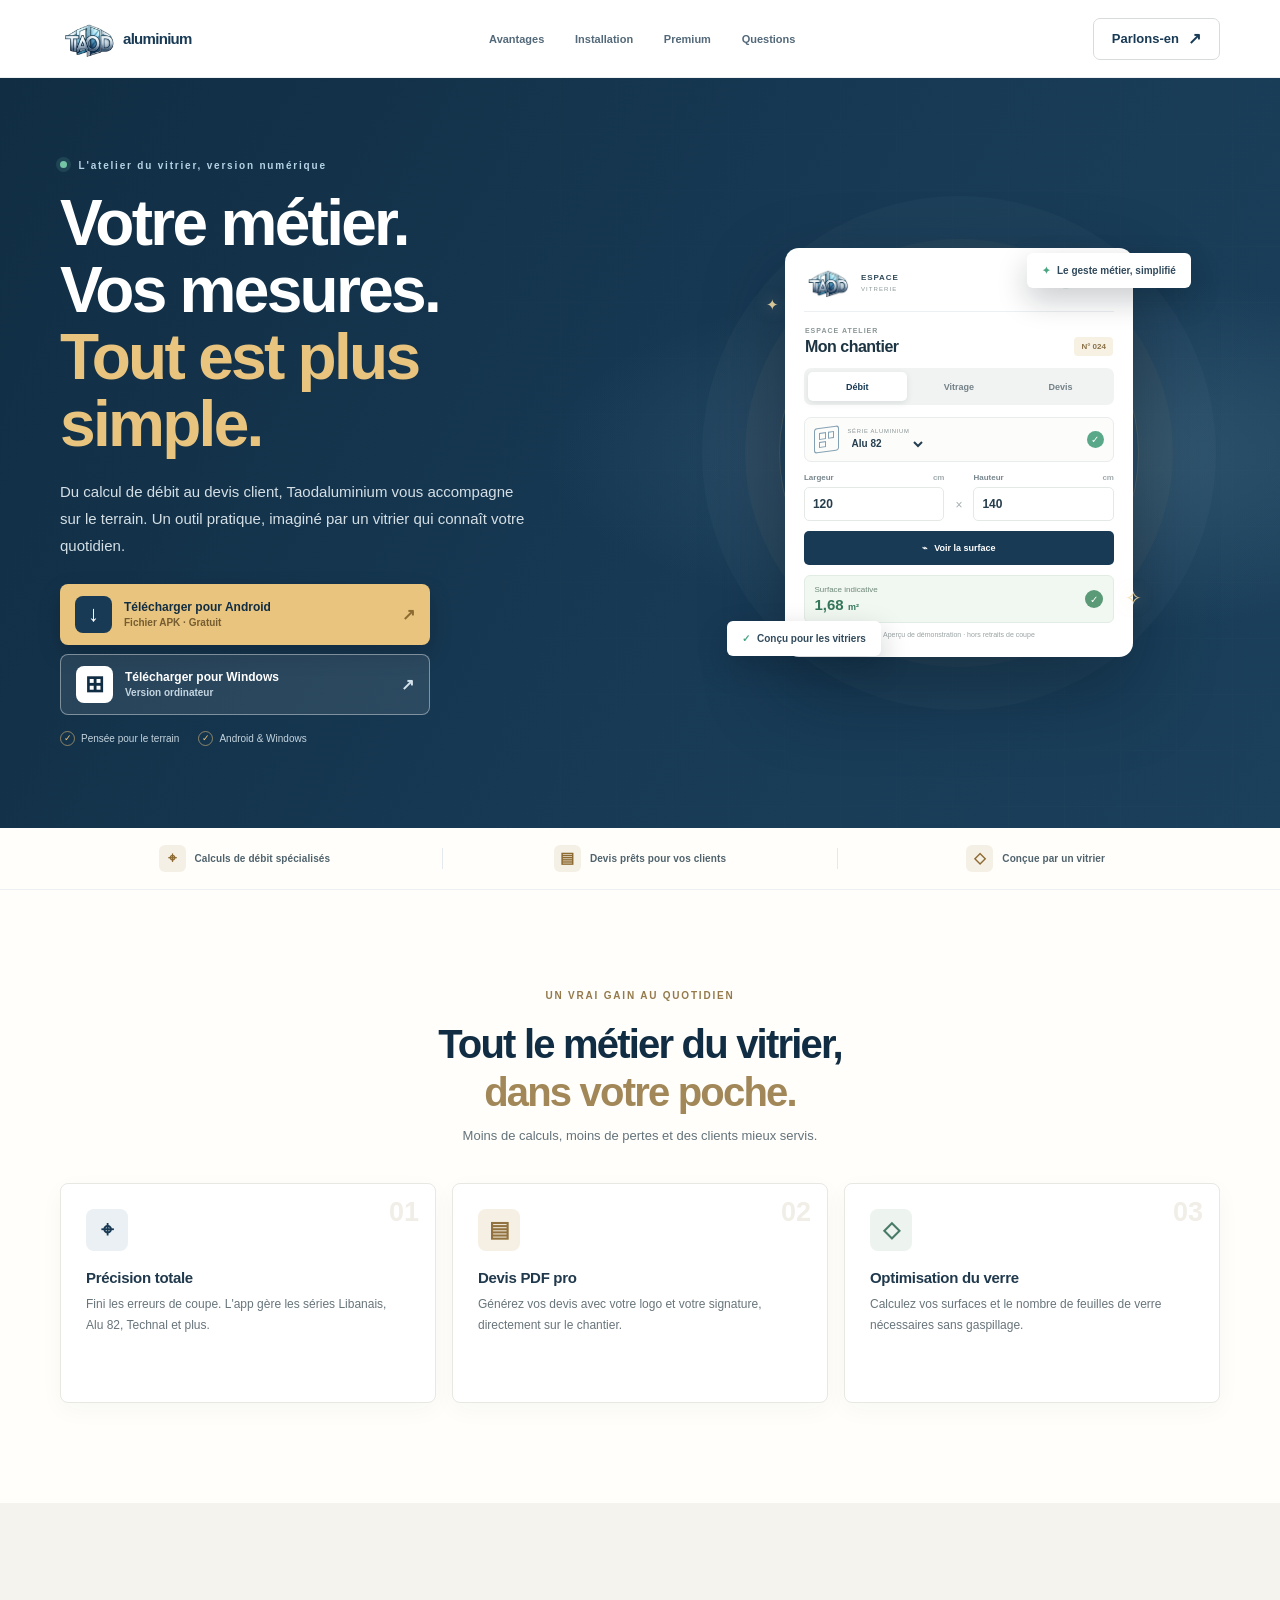
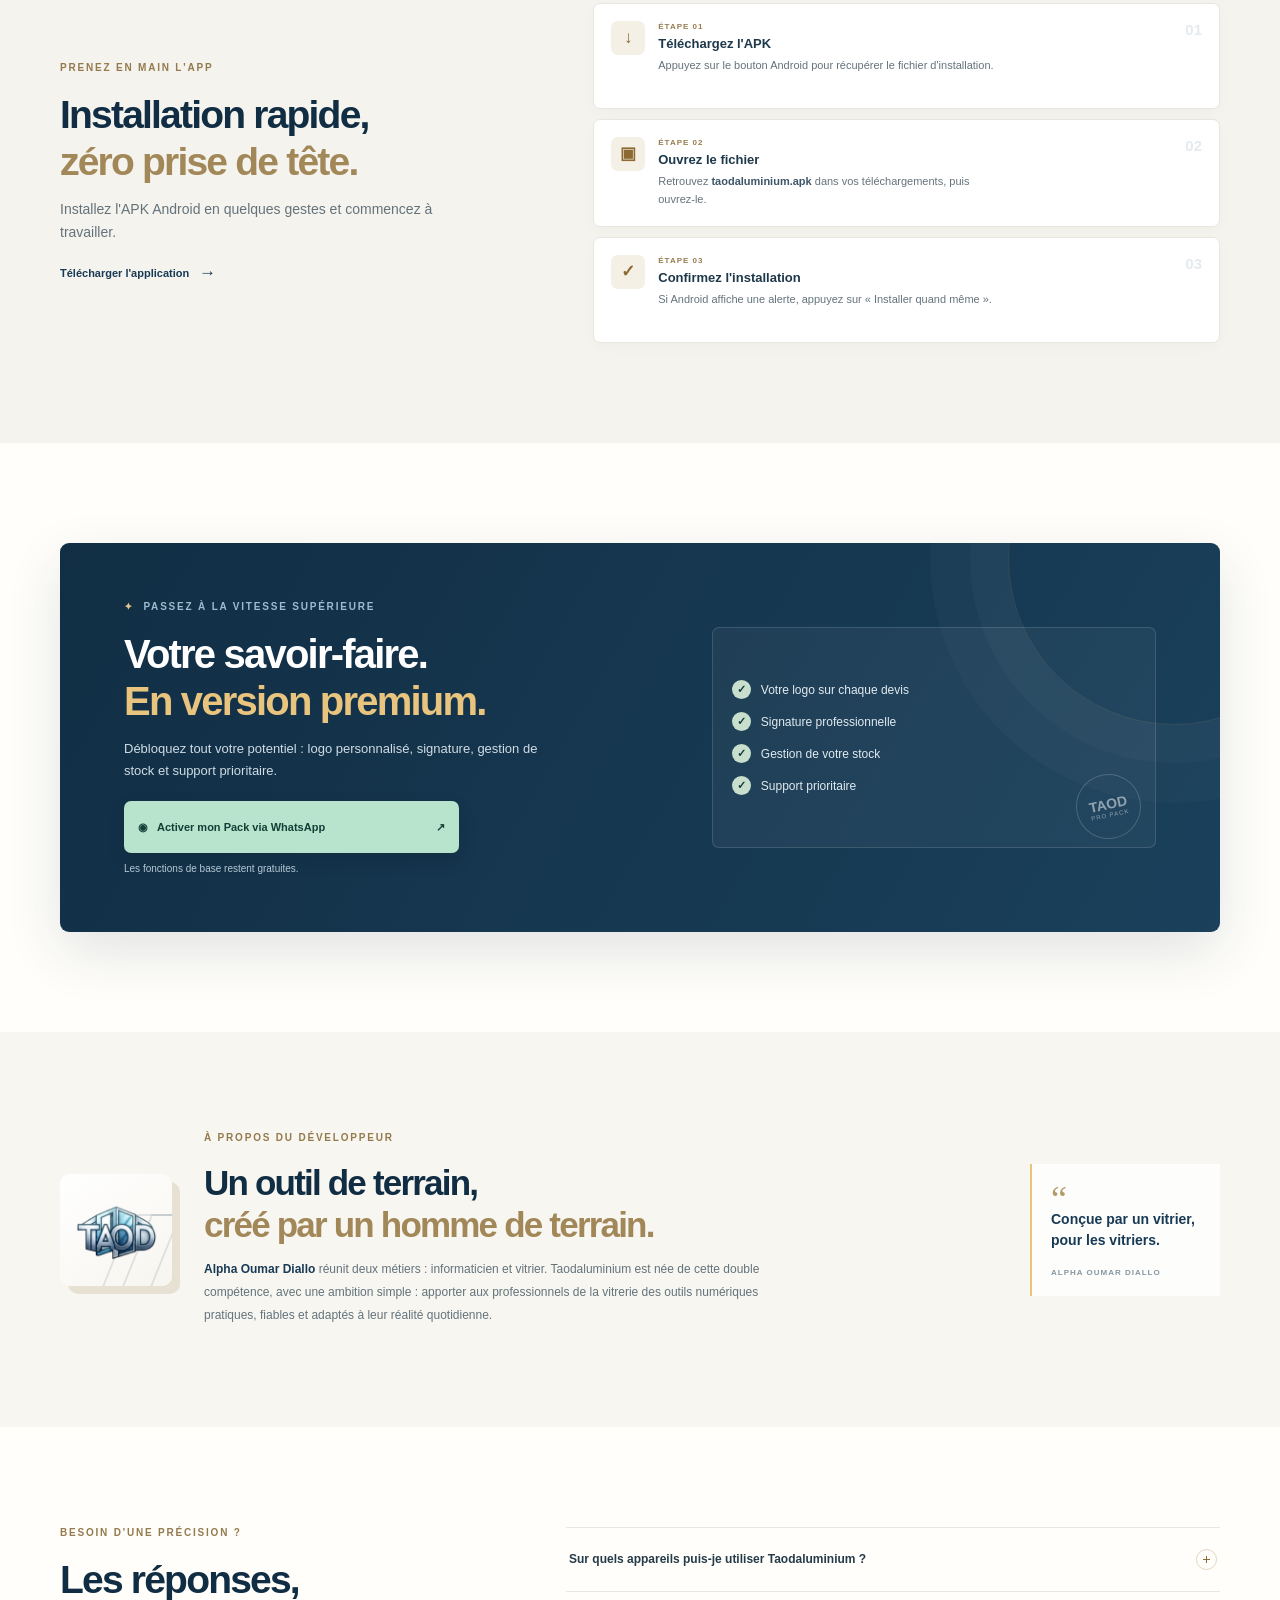
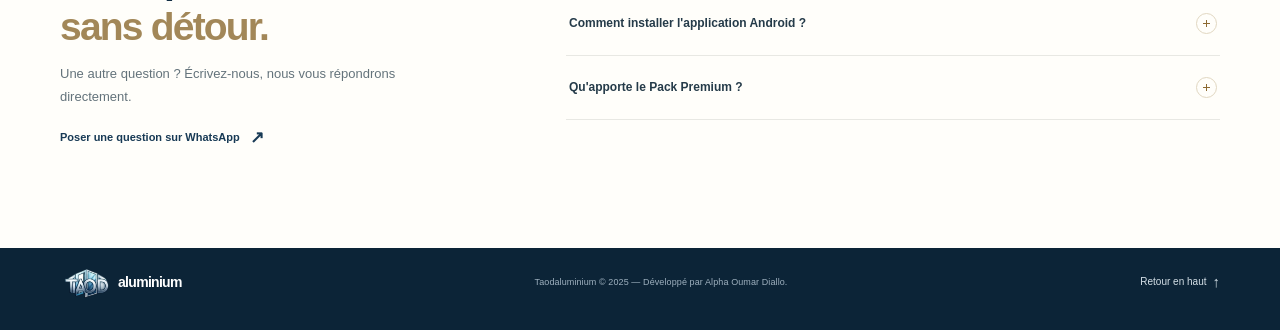
==== index.html @ c7552eb0 "v1" ====
<!doctype html>
<html lang="fr">
<head>
  <!-- CONFIGURATION SEO : adaptez description, mots-clés et titre à votre présentation commerciale. -->
  <meta charset="utf-8">
  <meta name="viewport" content="width=device-width, initial-scale=1">
  <meta name="theme-color" content="#1b4264">
  <meta name="description" content="Taodaluminium aide les vitriers à calculer leurs débits aluminium, optimiser leurs vitrages et créer des devis professionnels. Téléchargez l'application Android et Windows.">
  <meta name="keywords" content="calcul aluminium vitrier, logiciel menuiserie aluminium gratuit, application devis vitrerie, coupage aluminium libanais, Alpha Oumar Diallo Taodaluminium">
  <title>Taodaluminium — L'application des vitriers pros</title>
  <!-- LOGO / FAVICON : conservez logo.png à côté de index.html, ou remplacez ce chemin partout ci-dessous. -->
  <link rel="icon" type="image/png" href="logo.png">
  <link rel="stylesheet" href="style.css">
  <script src="script.js" defer></script>
</head>
<body>
  <!-- En-tête fixe : identité visuelle et accès rapide au contact WhatsApp. -->
  <header class="site-header">
    <div class="container header-inner">
      <!-- LOGO : remplacez le chemin de l'image si vous renommez ou déplacez logo.png. -->
      <a class="brand" href="#accueil" aria-label="Taodaluminium, accueil">
        <img class="brand-logo" src="logo.png" alt="">
        <span class="brand-name">aluminium</span>
      </a>
      <nav class="main-nav" aria-label="Navigation principale">
        <a href="#avantages">Avantages</a>
        <a href="#installation">Installation</a>
        <a href="#premium">Premium</a>
        <a href="#questions">Questions</a>
      </nav>
      <!-- WHATSAPP : remplacez 224620780868 par votre numéro international sans + ni espaces. -->
      <a class="button button-outline header-contact" href="https://wa.me/224620780868?text=Bonjour%2C%20je%20souhaite%20en%20savoir%20plus%20sur%20Taodaluminium." target="_blank" rel="noopener noreferrer">Parlons-en <span aria-hidden="true">↗</span></a>
    </div>
  </header>

  <main>
    <!-- ACCUEIL : modifiez le titre et le texte de présentation ci-dessous pour votre message de marque. -->
    <section class="hero" id="accueil">
      <div class="container hero-layout">
        <div class="hero-copy">
          <p class="eyebrow"><span class="eyebrow-dot"></span> L'atelier du vitrier, version numérique</p>
          <h1>Votre métier.<br>Vos mesures.<br><span>Tout est plus simple.</span></h1>
          <p class="hero-lead">Du calcul de débit au devis client, Taodaluminium vous accompagne sur le terrain. Un outil pratique, imaginé par un vitrier qui connaît votre quotidien.</p>
          <!-- TELECHARGEMENTS HERO : déposez les fichiers aux chemins indiqués, ou remplacez href par leurs URL directes. -->
          <div class="hero-actions" id="telechargements">
            <a class="button button-download" href="downloads/taodaluminium.apk" download="taodaluminium.apk" data-download aria-label="Télécharger Taodaluminium pour Android, fichier APK">
              <span class="button-icon" aria-hidden="true">↓</span>
              <span><strong>Télécharger pour Android</strong><small>Fichier APK · Gratuit</small></span>
              <span class="button-arrow" aria-hidden="true">↗</span>
            </a>
            <a class="button button-download button-download-secondary" href="downloads/taodaluminium-windows.exe" download="taodaluminium-windows.exe" data-download aria-label="Télécharger Taodaluminium pour Windows">
              <span class="button-icon windows-icon" aria-hidden="true">⊞</span>
              <span><strong>Télécharger pour Windows</strong><small>Version ordinateur</small></span>
              <span class="button-arrow" aria-hidden="true">↗</span>
            </a>
          </div>
          <div class="hero-proof"><span><i aria-hidden="true">✓</i> Pensée pour le terrain</span><span><i aria-hidden="true">✓</i> Android &amp; Windows</span></div>
        </div>

        <!-- APERCU INTERACTIF FICTIF : la surface est une aire simple, sans retraits, séries ou règles réelles de débit. -->
        <!-- Pour adapter la démonstration, modifiez les séries, valeurs d'exemple et options du vitrage ci-dessous. -->
        <div class="hero-visual" aria-label="Aperçu interactif d'un calcul de vitrerie">
          <div class="visual-glow"></div>
          <div class="app-card demo-app">
            <div class="app-topbar">
              <img class="app-brand-logo" src="logo.png" alt="Taod Aluminium">
              <span class="app-brand-caption"><b>ESPACE</b><small>VITRERIE</small></span>
              <span class="app-status"><i></i> EN LIGNE</span>
            </div>
            <div class="demo-title-row">
              <div><span class="demo-kicker">ESPACE ATELIER</span><h2>Mon chantier</h2></div>
              <span class="demo-project">N° 024</span>
            </div>
            <div class="demo-tabs" role="tablist" aria-label="Aperçu des outils métier">
              <button class="demo-tab is-active" id="tab-debit" type="button" role="tab" aria-selected="true" aria-controls="panel-debit" data-demo-tab="debit">Débit</button>
              <button class="demo-tab" id="tab-vitrage" type="button" role="tab" aria-selected="false" aria-controls="panel-vitrage" data-demo-tab="vitrage">Vitrage</button>
              <button class="demo-tab" id="tab-devis" type="button" role="tab" aria-selected="false" aria-controls="panel-devis" data-demo-tab="devis">Devis</button>
            </div>

            <section class="demo-panel is-active" id="panel-debit" role="tabpanel" aria-labelledby="tab-debit" data-demo-panel="debit">
              <div class="demo-profile-row">
                <span class="profile-shape" aria-hidden="true"><i></i><i></i><i></i></span>
                <label for="profile-series"><small>SÉRIE ALUMINIUM</small>
                  <select id="profile-series">
                    <option>Alu 82</option>
                    <option>Libanais</option>
                    <option>Technal</option>
                  </select>
                </label>
                <span class="check-mark" aria-hidden="true">✓</span>
              </div>
              <form class="dimension-form" id="dimension-form">
                <label>Largeur <span>cm</span><input id="dimension-width" type="number" min="1" max="10000" step="1" value="120" inputmode="numeric" required></label>
                <span class="dimension-cross" aria-hidden="true">×</span>
                <label>Hauteur <span>cm</span><input id="dimension-height" type="number" min="1" max="10000" step="1" value="140" inputmode="numeric" required></label>
                <button class="demo-calculate" type="submit"><span aria-hidden="true">⌁</span> Voir la surface</button>
              </form>
              <div class="demo-result" aria-live="polite">
                <div><span>Surface indicative</span><strong id="surface-result">1,68 <small>m²</small></strong></div>
                <span class="result-check" aria-hidden="true">✓</span>
              </div>
              <p class="demo-disclaimer">Aperçu de démonstration · hors retraits de coupe</p>
            </section>

            <section class="demo-panel" id="panel-vitrage" role="tabpanel" aria-labelledby="tab-vitrage" data-demo-panel="vitrage" hidden>
              <div class="glass-preview-layout">
                <div class="glass-window" aria-label="Schéma décoratif d'un vitrage à deux vantaux">
                  <div class="glass-pane"><span>01</span></div><div class="glass-pane"><span>02</span></div>
                  <span class="glass-crossbar"></span>
                </div>
                <div class="glass-options">
                  <span class="demo-kicker">TYPE DE VERRE</span>
                  <button type="button" class="glass-option is-selected" aria-pressed="true">Clair <span>✓</span></button>
                  <button type="button" class="glass-option" aria-pressed="false">Teinté <span>✓</span></button>
                  <button type="button" class="glass-option" aria-pressed="false">Feuilleté <span>✓</span></button>
                </div>
              </div>
              <div class="glass-summary"><span>Votre vitrage, visualisé.</span><span class="glass-type-result">Verre clair</span></div>
              <p class="demo-disclaimer">Aperçu illustratif des options de vitrage</p>
            </section>

            <section class="demo-panel" id="panel-devis" role="tabpanel" aria-labelledby="tab-devis" data-demo-panel="devis" hidden>
              <div class="quote-preview">
                <div class="quote-heading"><img class="quote-logo" src="logo.png" alt=""><span><b>DEVIS VITRERIE</b><small>APERÇU DE PRÉSENTATION</small></span><span class="quote-file">PDF</span></div>
                <div class="quote-client"><span>CLIENT</span><b>Votre prochain chantier</b></div>
                <div class="quote-line"><span>Menuiserie aluminium</span><b>Dimensions au choix</b></div>
                <div class="quote-line"><span>Vitrage personnalisé</span><b>Selon votre sélection</b></div>
                <button type="button" class="demo-calculate quote-action" id="quote-action">Préparer un devis <span aria-hidden="true">→</span></button>
                <p class="quote-feedback" id="quote-feedback" aria-live="polite">Un aperçu à personnaliser dans l'application.</p>
              </div>
              <p class="demo-disclaimer">Exemple visuel · aucun prix ni document réel</p>
            </section>
          </div>
          <div class="visual-tag tag-top"><span aria-hidden="true">✦</span> Le geste métier, simplifié</div>
          <div class="visual-tag tag-bottom"><span aria-hidden="true">✓</span> Conçu pour les vitriers</div>
          <div class="glass-sparkle sparkle-one" aria-hidden="true">✦</div>
          <div class="glass-sparkle sparkle-two" aria-hidden="true">✧</div>
        </div>
      </div>
    </section>

    <!-- AVANTAGES : personnalisez les fonctionnalités selon les capacités réelles de votre application. -->
    <section class="trust-strip" aria-label="Conçu pour le métier de vitrier">
      <div class="container trust-items">
        <div><span class="trust-icon" aria-hidden="true">⌖</span><span>Calculs de débit spécialisés</span></div>
        <span class="trust-divider" aria-hidden="true"></span>
        <div><span class="trust-icon" aria-hidden="true">▤</span><span>Devis prêts pour vos clients</span></div>
        <span class="trust-divider" aria-hidden="true"></span>
        <div><span class="trust-icon" aria-hidden="true">◇</span><span>Conçue par un vitrier</span></div>
      </div>
    </section>

    <!-- Bénéfices principaux de l'application présentés sous forme de cartes. -->
    <section class="benefits section-pad" id="avantages">
      <div class="container">
        <div class="section-heading">
          <p class="eyebrow eyebrow-dark">UN VRAI GAIN AU QUOTIDIEN</p>
          <h2>Tout le métier du vitrier,<br><span>dans votre poche.</span></h2>
          <p>Moins de calculs, moins de pertes et des clients mieux servis.</p>
        </div>
        <div class="benefit-grid">
          <article class="benefit-card" data-reveal>
            <div class="card-icon icon-blue" aria-hidden="true">⌖</div>
            <h3>Précision totale</h3>
            <p>Fini les erreurs de coupe. L'app gère les séries Libanais, Alu 82, Technal et plus.</p>
            <span class="card-number">01</span>
          </article>
          <article class="benefit-card" data-reveal>
            <div class="card-icon icon-sand" aria-hidden="true">▤</div>
            <h3>Devis PDF pro</h3>
            <p>Générez vos devis avec votre logo et votre signature, directement sur le chantier.</p>
            <span class="card-number">02</span>
          </article>
          <article class="benefit-card" data-reveal>
            <div class="card-icon icon-green" aria-hidden="true">◇</div>
            <h3>Optimisation du verre</h3>
            <p>Calculez vos surfaces et le nombre de feuilles de verre nécessaires sans gaspillage.</p>
            <span class="card-number">03</span>
          </article>
        </div>
      </div>
    </section>

    <!-- INSTALLATION : ajustez ces étapes si votre méthode de distribution APK change. -->
    <section class="install section-pad" id="installation">
      <div class="container install-layout">
        <div class="install-intro" data-reveal>
          <p class="eyebrow eyebrow-dark">PRENEZ EN MAIN L'APP</p>
          <h2>Installation rapide,<br><span>zéro prise de tête.</span></h2>
          <p>Installez l'APK Android en quelques gestes et commencez à travailler.</p>
          <a class="text-link" href="#telechargements">Télécharger l'application <span aria-hidden="true">→</span></a>
        </div>
        <ol class="steps">
          <li class="step" data-reveal>
            <span class="step-icon" aria-hidden="true">↓</span>
            <div><span class="step-label">ÉTAPE 01</span><h3>Téléchargez l'APK</h3><p>Appuyez sur le bouton Android pour récupérer le fichier d'installation.</p></div>
            <span class="step-index">01</span>
          </li>
          <li class="step" data-reveal>
            <span class="step-icon" aria-hidden="true">▣</span>
            <div><span class="step-label">ÉTAPE 02</span><h3>Ouvrez le fichier</h3><p>Retrouvez <b>taodaluminium.apk</b> dans vos téléchargements, puis ouvrez-le.</p></div>
            <span class="step-index">02</span>
          </li>
          <li class="step" data-reveal>
            <span class="step-icon" aria-hidden="true">✓</span>
            <div><span class="step-label">ÉTAPE 03</span><h3>Confirmez l'installation</h3><p>Si Android affiche une alerte, appuyez sur « Installer quand même ».</p></div>
            <span class="step-index">03</span>
          </li>
        </ol>
      </div>
    </section>

    <!-- PREMIUM : modifiez les fonctionnalités et le message pour refléter votre offre réelle. -->
    <section class="premium section-pad" id="premium">
      <div class="container">
        <div class="premium-panel" data-reveal>
          <div class="premium-copy">
            <p class="eyebrow eyebrow-light"><span class="sparkle" aria-hidden="true">✦</span> PASSEZ À LA VITESSE SUPÉRIEURE</p>
            <h2>Votre savoir-faire.<br><span>En version premium.</span></h2>
            <p>Débloquez tout votre potentiel : logo personnalisé, signature, gestion de stock et support prioritaire.</p>
            <!-- WHATSAPP PREMIUM : utilisez le même numéro international que celui du bouton Contact. -->
            <a class="button button-whatsapp" href="https://wa.me/224620780868" target="_blank" rel="noopener noreferrer"><span aria-hidden="true">◉</span> Activer mon Pack via WhatsApp <span aria-hidden="true">↗</span></a>
            <small class="premium-note">Les fonctions de base restent gratuites.</small>
          </div>
          <div class="premium-list" aria-label="Fonctionnalités Premium">
            <div><span aria-hidden="true">✓</span> Votre logo sur chaque devis</div>
            <div><span aria-hidden="true">✓</span> Signature professionnelle</div>
            <div><span aria-hidden="true">✓</span> Gestion de votre stock</div>
            <div><span aria-hidden="true">✓</span> Support prioritaire</div>
            <div class="premium-stamp"><span>TAOD</span><small>PRO PACK</small></div>
          </div>
        </div>
      </div>
    </section>

    <!-- DEVELOPPEUR : remplacez le nom et la biographie si les informations doivent évoluer. -->
    <section class="about section-pad" id="developpeur">
      <div class="container about-layout">
        <div class="about-mark" aria-hidden="true"><img src="logo.png" alt=""><i></i><i></i></div>
        <div class="about-copy" data-reveal>
          <p class="eyebrow eyebrow-dark">À PROPOS DU DÉVELOPPEUR</p>
          <h2>Un outil de terrain,<br><span>créé par un homme de terrain.</span></h2>
          <p><strong>Alpha Oumar Diallo</strong> réunit deux métiers : informaticien et vitrier. Taodaluminium est née de cette double compétence, avec une ambition simple : apporter aux professionnels de la vitrerie des outils numériques pratiques, fiables et adaptés à leur réalité quotidienne.</p>
        </div>
        <div class="about-quote"><span aria-hidden="true">“</span><p>Conçue par un vitrier,<br>pour les vitriers.</p><small>ALPHA OUMAR DIALLO</small></div>
      </div>
    </section>

    <!-- Questions courantes pour lever les doutes avant le téléchargement ou le contact. -->
    <section class="faq section-pad" id="questions">
      <div class="container faq-layout">
        <div class="faq-intro">
          <p class="eyebrow eyebrow-dark">BESOIN D'UNE PRÉCISION ?</p>
          <h2>Les réponses,<br><span>sans détour.</span></h2>
          <p>Une autre question ? Écrivez-nous, nous vous répondrons directement.</p>
          <!-- WHATSAPP QUESTIONS : remplacez ici aussi le numéro si vous changez de contact. -->
          <a class="text-link" href="https://wa.me/224620780868?text=Bonjour%2C%20j%27ai%20une%20question%20sur%20Taodaluminium." target="_blank" rel="noopener noreferrer">Poser une question sur WhatsApp <span aria-hidden="true">↗</span></a>
        </div>
        <div class="faq-list" data-reveal>
          <details class="faq-item">
            <summary>Sur quels appareils puis-je utiliser Taodaluminium ?<span aria-hidden="true"></span></summary>
            <p>Taodaluminium est proposée en version Android (APK) et Windows. Choisissez le bouton correspondant à votre appareil dans la section téléchargement.</p>
          </details>
          <details class="faq-item">
            <summary>Comment installer l'application Android ?<span aria-hidden="true"></span></summary>
            <p>Téléchargez l'APK, ouvrez le fichier puis suivez les indications d'Android pour finaliser l'installation. Le guide de cette page vous accompagne étape par étape.</p>
          </details>
          <details class="faq-item">
            <summary>Qu'apporte le Pack Premium ?<span aria-hidden="true"></span></summary>
            <p>Le Pack Premium ajoute notamment votre logo et votre signature sur les devis, la gestion de stock et un support prioritaire. Contactez-nous sur WhatsApp pour en savoir plus.</p>
          </details>
        </div>
      </div>
    </section>
  </main>

  <!-- Pied de page : marque, copyright et lien de retour en haut. -->
  <footer class="site-footer">
    <div class="container footer-inner">
      <a class="brand footer-brand" href="#accueil" aria-label="Taodaluminium, retour à l'accueil">
        <img class="brand-logo" src="logo.png" alt="">
        <span class="brand-name">aluminium</span>
      </a>
      <!-- COPYRIGHT : mettez à jour l'année ou le nom du développeur si nécessaire. -->
      <p>Taodaluminium © 2025 — Développé par Alpha Oumar Diallo.</p>
      <a class="footer-top" href="#accueil">Retour en haut <span aria-hidden="true">↑</span></a>
    </div>
  </footer>
  <div class="toast" id="download-toast" role="status" aria-live="polite"></div>
  <!-- BOUTONS FLOTTANTS : gardez les mêmes chemins href et noms download que les boutons du hero. -->
  <nav class="download-dock mobile-download-cta" aria-label="Téléchargements Taodaluminium">
    <a class="download-dock-link download-dock-android" href="downloads/taodaluminium.apk" download="taodaluminium.apk" data-download aria-label="Télécharger Taodaluminium pour Android">
      <span class="dock-icon" aria-hidden="true">↓</span>
      <span><strong>Android</strong><small>APK</small></span>
    </a>
    <a class="download-dock-link download-dock-windows" href="downloads/taodaluminium-windows.exe" download="taodaluminium-windows.exe" data-download aria-label="Télécharger Taodaluminium pour Windows">
      <span class="dock-icon dock-windows-icon" aria-hidden="true">⊞</span>
      <span><strong>Windows</strong><small>Ordinateur</small></span>
    </a>
  </nav>
</body>
</html>
---- style.css ----
/*
 * Feuille de style de la landing page.
 * Organisation : variables et base, en-tete/hero, sections, responsive,
 * puis charte finale, interactions visuelles, logo et barre de telechargement.
 * Les variables :root redéfinies plus bas sont les valeurs finales de la charte.
 */
:root {
  /* Couleurs de marque et polices système pour conserver une page légère. */
  color-scheme: light;
  --navy: #1b4264;
  --navy-dark: #12324e;
  --navy-deep: #102b43;
  --blue-soft: #eaf1f6;
  --accent: #efc979;
  --accent-dark: #9a7130;
  --ink: #192b3a;
  --muted: #657482;
  --line: #e7ebee;
  --paper: #fff;
  --offwhite: #f5f7f8;
  --green: #2d7b69;
  --font: 'DM Sans', 'Segoe UI', sans-serif;
  --display: 'Manrope', 'Segoe UI', sans-serif;
}

* { box-sizing: border-box; }
/* Règles globales : défilement fluide, typographie de secours et largeur commune. */
html { scroll-behavior: smooth; scroll-padding-top: 85px; }
body { margin: 0; color: var(--ink); background: var(--paper); font-family: var(--font); -webkit-font-smoothing: antialiased; }
a { color: inherit; }
.container { width: min(1120px, calc(100% - 40px)); margin-inline: auto; }
a:focus-visible { outline: 3px solid #e8bd67; outline-offset: 4px; }

/* En-tete fixe, logo, liens de navigation et styles communs des boutons. */
.site-header { height: 70px; background: rgba(255,255,255,.97); border-bottom: 1px solid rgba(22,54,78,.07); position: sticky; top: 0; z-index: 20; backdrop-filter: blur(14px); }
.header-inner, .footer-inner { height: 100%; display: flex; align-items: center; justify-content: space-between; }
.brand { display: inline-flex; align-items: center; gap: 10px; text-decoration: none; }
.brand-mark, .app-brand-mark { width: 36px; height: 36px; display: grid; place-items: center; color: #fff; background: var(--navy); border-radius: 11px; font-family: var(--display); font-size: 19px; font-weight: 800; font-style: italic; }
.brand-name { color: var(--navy); font-family: var(--display); font-size: 17px; font-weight: 800; letter-spacing: -.8px; }
.brand-name span { font-weight: 500; }
.button { min-height: 48px; display: inline-flex; align-items: center; justify-content: center; gap: 9px; border: 0; border-radius: 9px; font-family: var(--font); font-weight: 700; text-decoration: none; transition: transform .2s ease, box-shadow .2s ease, background .2s ease; }
.button:hover { transform: translateY(-2px); }
.button-outline { min-height: 40px; padding: 0 16px; border: 1px solid #dce5eb; color: var(--navy); font-size: 13px; }
.button-outline:hover { background: var(--blue-soft); }
.button-outline span { font-size: 16px; }
.main-nav { display: none; align-items: center; gap: 27px; }
.main-nav a { color: #536979; font-size: 12px; font-weight: 700; text-decoration: none; transition: color .18s ease; }
.main-nav a:hover { color: var(--navy); }

/* Section hero, promesse principale et appels au telechargement Android/Windows. */
.hero { position: relative; overflow: hidden; color: white; background: radial-gradient(ellipse at 82% 45%, #2b5b7d 0%, transparent 36%), linear-gradient(115deg, #163955 0%, var(--navy) 54%, #163b58 100%); }
.hero::before { position: absolute; inset: 0; content: ''; opacity: .15; background-image: linear-gradient(rgba(255,255,255,.08) 1px, transparent 1px), linear-gradient(90deg, rgba(255,255,255,.08) 1px, transparent 1px); background-size: 44px 44px; mask-image: linear-gradient(90deg, transparent, black 80%); }
.hero-layout { position: relative; display: grid; gap: 31px; align-items: center; padding-block: 52px 55px; }
.hero-copy { max-width: 610px; }
.eyebrow { margin: 0 0 19px; color: #b6d2e5; font-size: 10px; font-weight: 800; letter-spacing: 1.65px; }
.eyebrow-dot { width: 7px; height: 7px; display: inline-block; margin-right: 7px; border-radius: 50%; background: #75c4a6; box-shadow: 0 0 0 4px rgba(117,196,166,.15); vertical-align: 1px; }
h1, h2, h3, p { margin-top: 0; }
h1, h2 { font-family: var(--display); letter-spacing: -1.6px; }
.hero h1 { max-width: 620px; margin-bottom: 18px; font-size: clamp(34px, 4.4vw, 49px); line-height: 1.12; font-weight: 800; }
.hero-title-brand { white-space: nowrap; }
.hero h1 span { color: #9dc7df; }
.hero-lead { max-width: 510px; margin-bottom: 27px; color: #d3e2ec; font-size: 15px; line-height: 1.75; }
.hero-actions { display: grid; gap: 10px; max-width: 410px; }
.button-download { min-height: 62px; padding: 10px 15px; justify-content: flex-start; gap: 12px; color: var(--navy-dark); background: var(--accent); box-shadow: 0 9px 22px rgba(0,0,0,.19); }
.button-download:hover { box-shadow: 0 13px 28px rgba(0,0,0,.25); background: #f5d894; }
.button-download-secondary { border: 1px solid rgba(255,255,255,.4); color: #fff; background: rgba(255,255,255,.09); box-shadow: none; }
.button-download-secondary:hover { border-color: #fff; color: var(--navy-dark); background: #fff; box-shadow: 0 10px 22px rgba(0,0,0,.16); }
.button-icon { width: 37px; height: 37px; flex: 0 0 37px; display: grid; place-items: center; border-radius: 8px; color: white; background: var(--navy); font-size: 22px; }
.button-download-secondary .button-icon { color: var(--navy-dark); background: #fff; }
.button-download-secondary:hover .button-icon { color: white; background: var(--navy); }
.windows-icon { font-size: 23px; }
.button-download strong, .button-download small { display: block; text-align: left; }
.button-download strong { font-size: 13px; }
.button-download small { margin-top: 3px; color: #755c31; font-size: 10px; font-weight: 600; }
.button-download-secondary small { color: #c4d5e0; }
.button-download-secondary:hover small { color: #71818d; }
.button-arrow { margin-left: auto; color: var(--accent-dark); }
.button-download-secondary .button-arrow { color: #d3e2ec; }
.button-download-secondary:hover .button-arrow { color: var(--navy); }
.hero-note { display: flex; align-items: center; gap: 7px; margin: 15px 0 0; color: #c3d6e2; font-size: 10px; }
.hero-note span { color: #8bd1ad; font-size: 14px; }

/* Illustration initiale de l'application et elements decoratifs associes. */
.hero-visual { position: relative; width: min(100%, 365px); min-height: 360px; justify-self: center; display: grid; place-items: center; isolation: isolate; }
.visual-glow { position: absolute; z-index: -1; width: 330px; height: 330px; border: 1px solid rgba(255,255,255,.1); border-radius: 50%; box-shadow: 0 0 0 34px rgba(255,255,255,.025), 0 0 0 72px rgba(255,255,255,.02); }
.app-card { position: relative; z-index: 1; width: min(266px, 78vw); padding: 17px; border: 1px solid rgba(255,255,255,.78); border-radius: 17px; background: #fff; box-shadow: 0 28px 65px rgba(5,24,39,.33); color: var(--ink); transform: rotate(2deg); }
.app-topbar { display: flex; align-items: center; gap: 9px; padding-bottom: 18px; border-bottom: 1px solid #edf0f2; }
.app-brand-mark { width: 30px; height: 30px; border-radius: 8px; font-size: 15px; }
.app-topbar b, .app-topbar small { display: block; }
.app-topbar b { color: var(--navy); font-size: 10px; letter-spacing: .8px; }
.app-topbar small { margin-top: 2px; color: #8b969e; font-size: 7px; letter-spacing: 1.2px; }
.app-menu { margin-left: auto; color: #9ba8b0; font-size: 13px; letter-spacing: 2px; }
.app-greeting { display: flex; justify-content: space-between; margin: 16px 0 12px; color: #263d4d; font-size: 12px; font-weight: 700; }
.app-greeting span { color: #8a9aa5; }
.app-profile { display: flex; align-items: center; gap: 9px; padding: 10px; border: 1px solid #e7edf1; border-radius: 8px; background: #fafcfd; }
.profile-shape { width: 25px; height: 25px; display: grid; grid-template-columns: repeat(2, 1fr); gap: 2px; padding: 4px; border: 1px solid #84a1b4; border-radius: 3px; transform: skewY(-8deg); }
.profile-shape i { border: 1px solid #84a1b4; }
.app-profile small, .app-profile b { display: block; }
.app-profile small { color: #92a0a9; font-size: 6px; letter-spacing: .6px; }
.app-profile b { margin-top: 3px; color: #253e50; font-size: 10px; }
.check-mark { width: 17px; height: 17px; display: grid; place-items: center; margin-left: auto; border-radius: 50%; color: #fff; background: #58a889; font-size: 10px; }
.measurement { display: flex; align-items: center; justify-content: space-between; padding: 10px 1px 8px; border-bottom: 1px solid #eef0f2; color: #74838e; font-size: 9px; }
.measurement strong { color: #293d4b; font-size: 12px; }
.measurement strong small { color: #95a1a8; font-size: 8px; font-weight: 500; }
.result-box { margin-top: 12px; padding: 9px; border-radius: 7px; background: #eff7f3; }
.result-box span, .result-box b { display: block; }
.result-box span { margin-bottom: 3px; color: #6b8a7d; font-size: 8px; }
.result-box b { color: #34785f; font-size: 9px; }
.app-action { display: flex; align-items: center; justify-content: space-between; margin-top: 10px; padding: 9px 11px; border-radius: 6px; color: white; background: var(--navy); font-size: 9px; font-weight: 700; }
.visual-tag { position: absolute; z-index: 2; display: flex; align-items: center; gap: 7px; padding: 10px 13px; border: 1px solid rgba(255,255,255,.7); border-radius: 7px; color: #314a5c; background: white; box-shadow: 0 9px 24px rgba(5,24,39,.16); font-size: 9px; font-weight: 700; }
.visual-tag span { color: #47a580; }
.tag-top { top: 35px; right: 0; }
.tag-bottom { bottom: 38px; left: 0; }
.visual-ruler { position: absolute; right: 11px; bottom: 8px; left: 11px; display: flex; justify-content: space-between; border-top: 1px solid rgba(255,255,255,.35); color: rgba(255,255,255,.55); font-size: 7px; }
.visual-ruler span { position: relative; padding-top: 5px; }
.visual-ruler span::before { position: absolute; top: 0; left: 0; height: 4px; border-left: 1px solid rgba(255,255,255,.4); content: ''; }

/* Titres de section, conteneurs, cartes d'avantages et variantes de leurs icones. */

/* Bande de réassurance fondée sur les fonctions et l'origine du produit. */
.trust-strip { border-bottom: 1px solid #edf0f2; background: #fff; }
.trust-items { display: grid; gap: 13px; padding-block: 17px; }
.trust-items > div { display: flex; align-items: center; justify-content: center; gap: 9px; color: #536a79; font-size: 11px; font-weight: 700; }
.trust-icon { width: 27px; height: 27px; display: grid; place-items: center; border-radius: 8px; color: var(--navy); background: #edf3f7; font-size: 15px; }
.trust-divider { display: none; }

/* Espacement partagé et cartes de présentation des avantages. */
.section-pad { padding-block: 78px; }
.section-heading { max-width: 590px; margin: 0 auto 34px; text-align: center; }
.eyebrow-dark { color: #70899b; }
.section-heading h2, .install h2, .about h2 { margin-bottom: 12px; color: var(--navy-dark); font-size: clamp(29px, 7vw, 40px); line-height: 1.2; }
.section-heading h2 span, .install h2 span, .about h2 span { color: #7797ac; }
.section-heading > p:last-child { margin-bottom: 0; color: var(--muted); font-size: 14px; }
.benefit-grid { display: grid; gap: 13px; }
.benefit-card { position: relative; min-height: 207px; overflow: hidden; padding: 22px 21px; border: 1px solid var(--line); border-radius: 12px; background: linear-gradient(145deg, #fff, #fbfcfd); box-shadow: 0 5px 16px rgba(23,54,77,.025); transition: transform .2s ease, box-shadow .2s ease, border-color .2s ease; }
.benefit-card:hover { transform: translateY(-4px); border-color: #cddbe4; box-shadow: 0 14px 30px rgba(23,54,77,.08); }
.card-icon { width: 39px; height: 39px; display: grid; place-items: center; margin-bottom: 18px; border-radius: 10px; font-size: 22px; font-weight: 700; }
.icon-blue { color: var(--navy); background: #eaf2f7; }
.icon-sand { color: #9a7643; background: #f6f0e5; }
.icon-green { color: #41866c; background: #eaf4ef; }
.benefit-card h3 { margin-bottom: 8px; color: #20394c; font-family: var(--display); font-size: 16px; letter-spacing: -.3px; }
.benefit-card p { max-width: 305px; margin-bottom: 0; color: var(--muted); font-size: 12px; line-height: 1.7; }
.card-number { position: absolute; top: 13px; right: 16px; color: #eef1f3; font-family: var(--display); font-size: 23px; font-weight: 800; }

/* Guide d'installation sur fond gris clair pour distinguer cette étape. */
.install { background: var(--offwhite); }
.install-layout { display: grid; gap: 30px; }
.install-intro { max-width: 430px; }
.install-intro > p:not(.eyebrow) { margin-bottom: 18px; color: var(--muted); font-size: 14px; line-height: 1.7; }
.install h2 { font-size: clamp(29px, 7vw, 39px); }
.text-link { display: inline-flex; align-items: center; gap: 10px; color: var(--navy); font-size: 12px; font-weight: 800; text-decoration: none; }
.text-link span { font-size: 17px; transition: transform .2s ease; }
.text-link:hover span { transform: translateX(4px); }
.steps { display: grid; gap: 10px; margin: 0; padding: 0; list-style: none; }
.step { position: relative; display: flex; gap: 13px; min-height: 102px; padding: 17px; border: 1px solid #e7ebed; border-radius: 9px; background: white; }
.step-icon { width: 34px; height: 34px; flex: 0 0 34px; display: grid; place-items: center; border-radius: 8px; color: var(--navy); background: var(--blue-soft); font-size: 17px; font-weight: 700; }
.step-label { display: block; margin: 1px 0 5px; color: #8296a4; font-size: 8px; font-weight: 800; letter-spacing: 1px; }
.step h3 { margin-bottom: 5px; color: #1e384b; font-family: var(--display); font-size: 13px; }
.step p { max-width: 340px; margin: 0; color: var(--muted); font-size: 11px; line-height: 1.6; }
.step p b { color: #3d5567; }
.step-index { margin-left: auto; color: #e4eaee; font-family: var(--display); font-size: 15px; font-weight: 800; }

/* Offre Premium avec un panneau contrasté et une liste de fonctionnalités. */
.premium { padding-block: 68px; }
.premium-panel { position: relative; display: grid; gap: 35px; overflow: hidden; padding: 30px 24px; border-radius: 13px; color: white; background: var(--navy-dark); }
.premium-panel::after { position: absolute; top: -150px; right: -120px; width: 330px; height: 330px; border: 1px solid rgba(255,255,255,.08); border-radius: 50%; box-shadow: 0 0 0 38px rgba(255,255,255,.025), 0 0 0 78px rgba(255,255,255,.02); content: ''; }
.premium-copy, .premium-list { position: relative; z-index: 1; }
.eyebrow-light { color: #9ebcd0; }
.sparkle { margin-right: 5px; color: #e0c58e; }
.premium h2 { margin-bottom: 13px; font-size: clamp(29px, 7vw, 40px); line-height: 1.18; }
.premium h2 span { color: #9dc7df; }
.premium-copy > p:not(.eyebrow) { max-width: 430px; margin-bottom: 19px; color: #d0dce5; font-size: 13px; line-height: 1.7; }
.button-whatsapp { min-height: 52px; width: 100%; max-width: 335px; padding: 0 14px; color: #123f37; background: #b8e3cc; font-size: 11px; box-shadow: 0 7px 18px rgba(0,0,0,.12); }
.button-whatsapp:hover { background: #cef0dc; box-shadow: 0 9px 24px rgba(0,0,0,.17); }
.button-whatsapp span:last-child { margin-left: auto; }
.premium-note { display: block; margin-top: 10px; color: #b7c8d4; font-size: 10px; }
.premium-list { display: grid; align-content: center; gap: 13px; padding: 19px; border: 1px solid rgba(255,255,255,.13); border-radius: 10px; background: rgba(255,255,255,.055); }
.premium-list > div:not(.premium-stamp) { display: flex; align-items: center; gap: 10px; color: #e1eaf0; font-size: 12px; }
.premium-list > div:not(.premium-stamp) span { width: 19px; height: 19px; display: grid; place-items: center; border-radius: 50%; color: #163f38; background: #a7d5bd; font-size: 11px; font-weight: 800; }
.premium-stamp { display: none; }

/* Présentation du développeur et signature de marque. */
.about { padding-block: 60px; background: #f7f9fa; }
.about-layout { display: grid; gap: 23px; align-items: center; }
.about-mark { position: relative; width: 112px; height: 112px; display: grid; place-items: center; overflow: hidden; border-radius: 17px; color: white; background: var(--navy); box-shadow: 9px 9px 0 #dce7ed; }
.about-mark span { z-index: 1; font-family: var(--display); font-size: 55px; font-weight: 800; font-style: italic; }
.about-mark i { position: absolute; right: -11px; bottom: -19px; width: 50px; height: 91px; border: 2px solid rgba(255,255,255,.32); transform: skewX(-22deg); }
.about-mark i:last-child { right: 9px; }
.about h2 { margin-bottom: 12px; font-size: clamp(26px, 6vw, 35px); }
.about-copy > p:last-child { max-width: 580px; margin: 0; color: var(--muted); font-size: 12px; line-height: 1.8; }
.about-copy strong { color: var(--navy); }
.about-quote { padding: 17px 19px; border-left: 2px solid #9bb9cb; background: white; }
.about-quote > span { display: block; height: 24px; color: #9bb9cb; font-family: Georgia, serif; font-size: 36px; line-height: 1; }
.about-quote p { margin: 4px 0 10px; color: var(--navy); font-family: var(--display); font-size: 14px; font-weight: 700; line-height: 1.5; }
.about-quote small { color: #8697a2; font-size: 8px; font-weight: 800; letter-spacing: 1px; }

/* Pied de page et notification temporaire des liens de téléchargement à renseigner. */
.site-footer { min-height: 82px; padding-block: 17px; color: #c8d5de; background: var(--navy-deep); }
.footer-inner { flex-wrap: wrap; gap: 13px; }
.footer-brand .brand-mark { width: 29px; height: 29px; border: 1px solid rgba(255,255,255,.18); color: var(--navy-deep); background: #fff; font-size: 15px; }
.footer-brand .brand-name { color: white; font-size: 14px; }
.footer-inner > p { order: 3; width: 100%; margin: 0; color: #9fb1bf; font-size: 9px; }
.footer-top { display: inline-flex; align-items: center; gap: 6px; color: #d6e1e8; font-size: 10px; text-decoration: none; }
.footer-top span { font-size: 15px; }
.toast { position: fixed; z-index: 30; right: 16px; bottom: 18px; left: 16px; max-width: 420px; margin-inline: auto; padding: 14px 17px; border: 1px solid rgba(255,255,255,.13); border-radius: 9px; color: white; background: #102b43; box-shadow: 0 10px 30px rgba(0,0,0,.22); font-size: 12px; line-height: 1.5; opacity: 0; pointer-events: none; transform: translateY(12px); transition: opacity .2s ease, transform .2s ease; }
.toast.is-visible { opacity: 1; transform: translateY(0); }

/* PREMIER BREAKPOINT : affiche la navigation et repartit les sections en colonnes. */
@media (min-width: 700px) {
  .main-nav { display: flex; }
  .hero-layout { grid-template-columns: 1.15fr .85fr; gap: 20px; padding-block: 68px; }
  .trust-items { grid-template-columns: 1fr auto 1fr auto 1fr; align-items: center; padding-block: 15px; }
  .trust-divider { height: 21px; display: block; border-left: 1px solid #e4e9ed; }
}

/* Largeur de contenu, cartes, liste Premium et biographie sur tablette et ordinateur. */
@media (min-width: 700px) {
  .container { width: min(1120px, calc(100% - 64px)); }
  .hero-visual { width: 100%; min-height: 390px; }
  .tag-top { right: -6px; }
  .tag-bottom { left: -9px; }
  .benefit-grid { grid-template-columns: repeat(3, 1fr); gap: 17px; }
  .benefit-card { min-height: 220px; padding: 24px; }
  .install-layout { grid-template-columns: .85fr 1.15fr; gap: 70px; align-items: center; }
  .premium-panel { grid-template-columns: 1.1fr .9fr; gap: 45px; align-items: center; padding: 47px; }
  .premium-list { min-height: 221px; }
  .premium-stamp { position: absolute; right: 14px; bottom: 8px; display: grid; width: 65px; height: 65px; align-content: center; justify-items: center; border: 1px solid rgba(255,255,255,.18); border-radius: 50%; color: rgba(255,255,255,.5); transform: rotate(-12deg); }
  .premium-stamp span { font-family: var(--display); font-size: 14px; font-weight: 800; }
  .premium-stamp small { font-size: 6px; letter-spacing: 1px; }
  .about-layout { grid-template-columns: 112px 1fr 190px; gap: 32px; }
  .footer-inner > p { order: initial; width: auto; }
}

/* GRAND ECRAN : augmente les espaces, la hauteur du hero et la taille de la maquette. */
@media (min-width: 980px) {
  .hero-layout { min-height: 575px; padding-block: 75px; }
  .hero-visual { min-height: 420px; }
  .app-card { width: 285px; padding: 19px; }
  .section-pad { padding-block: 93px; }
  .section-heading { margin-bottom: 42px; }
  .benefit-card { min-height: 230px; padding: 27px; }
  .benefit-card p { font-size: 13px; }
  .premium { padding-block: 75px; }
  .premium-panel { padding: 56px 60px; }
}

/* ACCESSIBILITE : neutralise les mouvements si l'utilisateur l'a demande dans son systeme. */
@media (prefers-reduced-motion: reduce) {
  *, *::before, *::after { scroll-behavior: auto !important; transition-duration: .01ms !important; animation-duration: .01ms !important; animation-iteration-count: 1 !important; }
}

/*
 * FINITIONS DE LA CHARTE : ces variables et règles complètent/surchargent les styles de base ci-dessus.
 * Pour changer l'ambiance générale, commencez par les couleurs de ce bloc : elles prennent le dessus.
 */
:root {
  --navy: #183a55;
  --navy-dark: #112d43;
  --navy-deep: #0c2437;
  --blue-soft: #eaf0f3;
  --accent: #e8c47e;
  --accent-dark: #8d6a32;
  --ink: #1d2b34;
  --muted: #64737b;
  --line: #e8e8e3;
  --paper: #fffefa;
  --offwhite: #f5f4ef;
}

body { background: var(--paper); }
.container { width: min(1160px, calc(100% - 40px)); }
.site-header { height: 74px; }
.brand-mark { border-radius: 9px; box-shadow: inset 0 0 0 1px rgba(255,255,255,.19), 0 4px 11px rgba(17,45,67,.12); }
.brand-name { letter-spacing: -.7px; }
.main-nav { gap: clamp(16px, 2.4vw, 32px); }
.main-nav a { font-size: 11px; }
.button { border-radius: 7px; }
.button-outline { min-height: 42px; padding-inline: 18px; border-color: #d7dcd9; }

/* HERO : fond, grille de mesure decorative et tailles de la promesse principale. */
.hero {
  background:
    radial-gradient(ellipse at 82% 50%, rgba(86,128,151,.37), transparent 34%),
    linear-gradient(118deg, #102d43 0%, #183a55 58%, #1b405b 100%);
}
.hero::before { opacity: .11; background-size: 56px 56px; }
.hero-layout { min-height: 570px; padding-block: 70px; }
.hero-copy { max-width: 570px; }
.eyebrow { letter-spacing: 1.8px; }
.hero h1 { max-width: 570px; margin-bottom: 20px; font-size: clamp(40px, 5.3vw, 64px); letter-spacing: -2.7px; line-height: 1.045; }
.hero h1 > span:last-child { color: #e8c47e; }
.hero-lead { max-width: 470px; margin-bottom: 25px; color: #d4dfe5; font-size: 15px; line-height: 1.8; }
.hero-actions { max-width: 370px; gap: 9px; }
.button-download { min-height: 61px; border-radius: 8px; }
.button-download strong { font-size: 12px; }
.button-download small { font-size: 10px; }
.hero-proof { display: flex; flex-wrap: wrap; gap: 10px 19px; margin-top: 16px; }
.hero-proof span { display: inline-flex; align-items: center; gap: 6px; color: #c5d5df; font-size: 10px; }
.hero-proof i { width: 15px; height: 15px; display: grid; place-items: center; border: 1px solid rgba(232,196,126,.55); border-radius: 50%; color: var(--accent); font-size: 9px; font-style: normal; }

/* Ajustements de taille du visuel d'accueil et de sa maquette d'application. */
.hero-visual { width: min(100%, 430px); min-height: 430px; }
.visual-glow { width: 360px; height: 360px; border-color: rgba(232,196,126,.19); box-shadow: 0 0 0 34px rgba(232,196,126,.035), 0 0 0 77px rgba(255,255,255,.025); }
.app-card { width: min(290px, 77vw); padding: 20px; border: 1px solid rgba(255,255,255,.92); border-radius: 12px; box-shadow: 0 32px 80px rgba(3,17,28,.38); transform: rotate(1deg); }
.visual-tag { padding: 11px 14px; border-radius: 6px; box-shadow: 0 12px 30px rgba(3,17,28,.22); font-size: 10px; }
.tag-top { top: 45px; right: 3px; }
.tag-bottom { bottom: 42px; left: 3px; }
.visual-ruler { color: rgba(255,255,255,.7); }

/* Repères métier discrets, puis une grille de cartes légère et respirante. */
.trust-strip { background: #fffefa; }
.trust-items { padding-block: 19px; }
.trust-items > div { color: #50636d; font-size: 10px; letter-spacing: .1px; }
.trust-icon { border-radius: 6px; color: var(--accent-dark); background: #f5f0e5; }
.section-pad { padding-block: 88px; }
.section-heading { margin-bottom: 40px; }
.eyebrow-dark { color: #947a4c; }
.section-heading h2, .install h2, .about h2, .faq h2 { color: var(--navy-dark); letter-spacing: -1.8px; }
.section-heading h2 span, .install h2 span, .about h2 span, .faq h2 span { color: #a28758; }
.section-heading > p:last-child { font-size: 13px; }
.benefits { background: #fffefa; }
.benefit-grid { gap: 16px; }
.benefit-card { min-height: 220px; padding: 25px; border-radius: 8px; background: #fff; box-shadow: 0 7px 25px rgba(25,43,54,.035); }
.benefit-card:hover { border-color: #d9c99f; box-shadow: 0 17px 38px rgba(25,43,54,.085); }
.card-icon { width: 42px; height: 42px; border-radius: 8px; }
.icon-blue { color: var(--navy); background: #eaf0f3; }
.icon-sand { color: #92733f; background: #f6f0e4; }
.icon-green { color: #477a67; background: #edf3ee; }
.benefit-card h3 { font-size: 15px; }
.benefit-card p { color: #68757b; font-size: 12px; line-height: 1.8; }
.card-number { color: #f0eee7; font-size: 27px; }

/* Couleurs et dimensions des cartes d'installation et du lien de téléchargement. */
/* Installation mise en page comme un parcours guidé. */
.install { background: #f4f3ee; }
.step { min-height: 106px; border-color: #e8e6df; border-radius: 7px; box-shadow: 0 4px 14px rgba(25,43,54,.025); }
.step-icon { border-radius: 7px; color: var(--accent-dark); background: #f5f0e5; }
.step-label { color: #987e50; }
.step h3 { font-size: 13px; }
.step p { font-size: 11px; line-height: 1.7; }
.text-link { font-size: 11px; }

/* Offre premium et bio : mêmes accents, mais contrastes mieux maîtrisés. */
.premium-panel { border-radius: 9px; background: linear-gradient(120deg, #112e44, #1a405b); box-shadow: 0 20px 55px rgba(17,45,67,.12); }
.premium-panel::after { border-color: rgba(232,196,126,.12); }
.premium h2 { letter-spacing: -1.8px; }
.premium h2 span { color: var(--accent); }
.button-whatsapp { border-radius: 7px; }
.premium-list { border-radius: 7px; background: rgba(255,255,255,.045); }
.premium-list > div:not(.premium-stamp) span { color: #123a35; background: #c7dfcc; }
.about { background: #f7f6f1; }
.about-mark { border-radius: 10px; background: linear-gradient(145deg, #183a55, #315c75); box-shadow: 8px 8px 0 #e7e1d3; }
.about-quote { border-left-color: var(--accent); background: rgba(255,255,255,.78); }
.about-quote > span { color: #b49b69; }
.about-copy > p:last-child { line-height: 1.9; }

/* FAQ native et accessible : ouverture sans JavaScript ni dépendance externe. */
.faq { background: #fffefa; }
.faq-layout { display: grid; gap: 30px; }
.faq-intro { max-width: 400px; }
.faq h2 { margin-bottom: 13px; font-size: clamp(29px, 6vw, 39px); line-height: 1.2; }
.faq-intro > p:not(.eyebrow) { margin-bottom: 18px; color: var(--muted); font-size: 13px; line-height: 1.75; }
.faq-list { border-top: 1px solid var(--line); }
.faq-item { border-bottom: 1px solid var(--line); }
.faq-item summary { position: relative; min-height: 63px; display: flex; align-items: center; justify-content: space-between; gap: 15px; padding: 16px 3px; color: #253b49; cursor: pointer; font-family: var(--display); font-size: 12px; font-weight: 700; list-style: none; }
.faq-item summary::-webkit-details-marker { display: none; }
.faq-item summary > span { position: relative; width: 21px; height: 21px; flex: 0 0 21px; border: 1px solid #e1d7c1; border-radius: 50%; }
.faq-item summary > span::before, .faq-item summary > span::after { position: absolute; top: 9px; left: 6px; width: 7px; height: 1px; background: var(--accent-dark); content: ''; transition: transform .2s ease; }
.faq-item summary > span::after { transform: rotate(90deg); }
.faq-item[open] summary > span::after { transform: rotate(0); }
.faq-item > p { max-width: 590px; margin: -2px 35px 18px 3px; color: var(--muted); font-size: 12px; line-height: 1.8; }
.faq-item[open] summary { color: var(--navy); }

/* Bas de page soigné et appel mobile disponible après le premier écran. */
.site-footer { background: #0c2437; }
.footer-inner > p { letter-spacing: .1px; }
.mobile-download-cta { position: fixed; z-index: 18; right: 13px; bottom: 13px; left: 13px; display: flex; min-height: 50px; align-items: center; justify-content: center; gap: 9px; border: 1px solid rgba(255,255,255,.45); border-radius: 7px; color: #172f42; background: var(--accent); box-shadow: 0 8px 28px rgba(10,32,49,.24); font-size: 12px; font-weight: 800; text-decoration: none; opacity: 0; pointer-events: none; transform: translateY(12px); transition: opacity .22s ease, transform .22s ease; }
.mobile-download-cta.is-visible { opacity: 1; pointer-events: auto; transform: translateY(0); }
.mobile-download-cta > span { font-size: 17px; }

/* Mise en page FAQ a deux colonnes lorsque l'espace horizontal le permet. */
@media (min-width: 700px) {
  .container { width: min(1160px, calc(100% - 64px)); }
  .hero-layout { grid-template-columns: 1.08fr .92fr; gap: 25px; }
  .trust-items { padding-block: 17px; }
  .faq-layout { grid-template-columns: .8fr 1.2fr; gap: 70px; align-items: start; }
  .mobile-download-cta { display: none; }
}

/* Valeurs de finition pour les ecrans larges, appliquees apres les regles de base. */
@media (min-width: 980px) {
  .site-header { height: 78px; }
  .hero-layout { min-height: 625px; padding-block: 82px; }
  .hero-visual { min-height: 465px; }
  .app-card { width: 306px; padding: 22px; }
  .section-pad { padding-block: 100px; }
  .premium-panel { padding: 58px 64px; }
}

/* Ajustements mobile : navigation masquee, hero empile et place pour le dock flottant. */
@media (max-width: 699px) {
  .main-nav { display: none; }
  .hero-layout { gap: 15px; padding-block: 48px 37px; }
  .hero-copy { max-width: 520px; }
  .hero h1 { font-size: clamp(38px, 10.2vw, 52px); }
  .hero-lead { font-size: 13px; line-height: 1.75; }
  .hero-visual { min-height: 340px; }
  .visual-glow { width: 270px; height: 270px; }
  .tag-top { top: 26px; }
  .tag-bottom { bottom: 26px; }
  .trust-items { gap: 10px; }
  .section-pad { padding-block: 68px; }
  .faq-layout { gap: 25px; }
  .site-footer { padding-bottom: 74px; }
}

/* Les transitions decoratives sont desactivees si l'utilisateur limite les animations. */
@media (prefers-reduced-motion: reduce) {
  .mobile-download-cta, .faq-item summary > span::before, .faq-item summary > span::after { transition: none; }
}

/*
 * MINI-INTERFACE METIER : habillage des onglets, formulaires, résultat de surface,
 * choix du vitrage et aperçu du devis. Les règles ne sont que visuelles.
 */
.hero-visual { width: min(100%, 470px); min-height: 490px; }
.demo-app {
  width: min(100%, 348px);
  padding: 18px;
  border-color: rgba(255,255,255,.92);
  border-radius: 14px;
  transform: none;
}
.app-topbar { padding-bottom: 13px; }
.app-status { display: inline-flex; align-items: center; gap: 5px; margin-left: auto; color: #78878e; font-size: 7px; font-weight: 800; letter-spacing: .8px; }
.app-status i { width: 6px; height: 6px; border-radius: 50%; background: #5da17d; box-shadow: 0 0 0 3px #e6f3eb; }
.demo-title-row { display: flex; align-items: end; justify-content: space-between; padding: 15px 1px 12px; }
.demo-kicker { display: block; color: #8b9696; font-size: 7px; font-weight: 800; letter-spacing: 1px; }
.demo-title-row h2 { margin: 4px 0 0; color: #1d3443; font-family: var(--display); font-size: 16px; font-weight: 800; letter-spacing: -.5px; }
.demo-project { padding: 5px 7px; border-radius: 4px; color: #8a7147; background: #f7f1e4; font-size: 8px; font-weight: 800; }
.demo-tabs { display: grid; grid-template-columns: repeat(3, 1fr); gap: 3px; padding: 4px; border-radius: 7px; background: #f1f3f2; }
.demo-tab { min-height: 29px; border: 0; border-radius: 5px; color: #738087; background: transparent; cursor: pointer; font-family: var(--font); font-size: 9px; font-weight: 700; transition: background .2s ease, color .2s ease, box-shadow .2s ease; }
.demo-tab:hover { color: var(--navy); }
.demo-tab.is-active { color: var(--navy); background: white; box-shadow: 0 2px 6px rgba(20,46,61,.1); }
.demo-panel { padding-top: 12px; animation: panel-in .24s ease both; }
.demo-panel[hidden] { display: none; }
.demo-profile-row { display: flex; align-items: center; gap: 9px; padding: 9px; border: 1px solid #e8ecea; border-radius: 7px; background: #fcfcfa; }
.demo-profile-row .profile-shape { flex: 0 0 25px; margin: 0; }
.demo-profile-row label { display: grid; gap: 3px; color: #899294; font-size: 7px; letter-spacing: .7px; }
.demo-profile-row select { max-width: 175px; padding: 0 17px 0 0; border: 0; outline: 0; color: #253e50; background: transparent; font-family: var(--font); font-size: 10px; font-weight: 700; }
.demo-profile-row .check-mark { flex: 0 0 17px; }
.dimension-form { display: grid; grid-template-columns: 1fr 15px 1fr; gap: 7px; align-items: end; padding-top: 11px; }
.dimension-form label { display: grid; grid-template-columns: 1fr auto; gap: 5px 2px; color: #77868d; font-size: 8px; font-weight: 600; }
.dimension-form label > span { color: #a0aaad; }
.dimension-form input { width: 100%; min-width: 0; grid-column: 1 / -1; padding: 9px 8px; border: 1px solid #e5e9e6; border-radius: 5px; outline: 0; color: #263d4c; background: white; font-family: var(--font); font-size: 12px; font-weight: 800; transition: border-color .2s ease, box-shadow .2s ease; }
.dimension-form input:focus { border-color: #b69b68; box-shadow: 0 0 0 3px rgba(232,196,126,.19); }
.dimension-cross { align-self: center; padding-top: 16px; color: #a3adb0; text-align: center; font-size: 12px; }
.demo-calculate { min-height: 34px; display: flex; grid-column: 1 / -1; align-items: center; justify-content: center; gap: 7px; margin-top: 3px; border: 0; border-radius: 5px; color: white; background: var(--navy); cursor: pointer; font-family: var(--font); font-size: 9px; font-weight: 700; transition: transform .18s ease, background .18s ease, box-shadow .18s ease; }
.demo-calculate:hover { transform: translateY(-1px); background: #244e6c; box-shadow: 0 4px 10px rgba(17,45,67,.16); }
.demo-calculate:active { transform: translateY(0); }
.demo-result { display: flex; align-items: center; justify-content: space-between; margin-top: 10px; padding: 9px 10px; border: 1px solid #e1ece4; border-radius: 6px; background: #f1f7f1; }
.demo-result > div > span, .demo-result strong { display: block; }
.demo-result > div > span { color: #6e8979; font-size: 8px; }
.demo-result strong { margin-top: 2px; color: #34775a; font-family: var(--display); font-size: 15px; }
.demo-result strong small { font-size: 9px; }
.result-check { width: 18px; height: 18px; display: grid; place-items: center; border-radius: 50%; color: white; background: #5a9a77; font-size: 10px; }
.demo-disclaimer { margin: 8px 0 0; color: #9aa2a2; font-size: 7px; text-align: center; }

/* Schéma de fenêtre et commande de choix du vitrage pour rendre le panneau tangible. */
.glass-preview-layout { min-height: 145px; display: grid; grid-template-columns: 1.05fr .95fr; gap: 12px; align-items: center; padding: 5px 7px 10px; }
.glass-window { position: relative; width: 100%; height: 130px; display: grid; grid-template-columns: 1fr 1fr; gap: 5px; padding: 9px; overflow: hidden; border: 5px solid #c5d0d1; border-radius: 4px; background: linear-gradient(145deg, #eaf5f3, #cae0e0 52%, #f8f2df); box-shadow: inset 0 0 0 1px white, 3px 4px 0 #e8ece9; }
.glass-window::before { position: absolute; top: 0; right: 0; width: 60%; height: 100%; background: linear-gradient(118deg, transparent 32%, rgba(255,255,255,.67) 33%, rgba(255,255,255,.19) 47%, transparent 48%); content: ''; pointer-events: none; }
.glass-pane { position: relative; border: 2px solid rgba(81,123,136,.46); background: linear-gradient(140deg, rgba(220,244,241,.55), rgba(151,192,199,.2)); }
.glass-pane span { position: absolute; right: 5px; bottom: 4px; color: rgba(54,91,105,.55); font-size: 7px; font-weight: 800; }
.glass-crossbar { position: absolute; top: 50%; right: 5px; left: 5px; border-top: 3px solid #b6c4c6; }
.glass-options { display: grid; gap: 5px; }
.glass-options .demo-kicker { margin-bottom: 2px; }
.glass-option { display: flex; min-height: 27px; align-items: center; justify-content: space-between; padding: 0 7px; border: 1px solid #e7eae6; border-radius: 4px; color: #64737b; background: #fff; cursor: pointer; text-align: left; font-family: var(--font); font-size: 8px; transition: border-color .18s ease, background .18s ease, color .18s ease; }
.glass-option span { color: transparent; }
.glass-option.is-selected { border-color: #d3bd8f; color: #705931; background: #fbf7ed; }
.glass-option.is-selected span { color: #9b7941; }
.glass-summary { display: flex; align-items: center; justify-content: space-between; padding: 9px 10px; border: 1px solid #e8ece9; border-radius: 5px; color: #718087; background: #fafbf9; font-size: 8px; }
.glass-type-result { color: #2e596a; font-size: 9px; font-weight: 800; }

/* Devis décoratif explicitement signalé comme aperçu, jamais présenté comme un vrai document. */
.quote-preview { padding: 11px; border: 1px solid #e8e9e3; border-radius: 7px; background: linear-gradient(150deg, #fff, #fcfbf7); }
.quote-heading { display: flex; align-items: center; gap: 7px; padding-bottom: 10px; border-bottom: 1px solid #ecece7; }
.quote-logo { width: 25px; height: 25px; display: grid; place-items: center; border-radius: 6px; color: white; background: var(--navy); font-family: var(--display); font-size: 13px; font-style: italic; font-weight: 800; }
.quote-heading b, .quote-heading small { display: block; }
.quote-heading b { color: #304958; font-size: 8px; letter-spacing: .6px; }
.quote-heading small { margin-top: 2px; color: #a0a5a1; font-size: 6px; letter-spacing: .5px; }
.quote-file { margin-left: auto; padding: 4px 5px; border: 1px solid #eadbd2; border-radius: 3px; color: #a46c58; font-size: 7px; font-weight: 800; }
.quote-client { display: grid; gap: 3px; padding: 9px 0 7px; }
.quote-client span { color: #9b9f9b; font-size: 6px; font-weight: 800; letter-spacing: .8px; }
.quote-client b { color: #40545d; font-size: 8px; }
.quote-line { display: flex; justify-content: space-between; gap: 8px; padding: 7px 0; border-top: 1px solid #f0f0ec; color: #748087; font-size: 7px; }
.quote-line b { color: #485c64; font-size: 7px; text-align: right; }
.quote-action { width: 100%; min-height: 30px; margin-top: 8px; }
.quote-feedback { margin: 6px 0 0; color: #819087; font-size: 7px; text-align: center; }

/* Animations décoratives, apparitions au défilement et respect du réglage de mouvement réduit. */
.glass-sparkle { position: absolute; z-index: 2; color: rgba(242,218,162,.88); text-shadow: 0 0 15px rgba(242,218,162,.5); animation: sparkle-drift 4s ease-in-out infinite; }
.sparkle-one { top: 18%; left: 9%; font-size: 15px; }
.sparkle-two { right: 11%; bottom: 18%; animation-delay: -1.7s; font-size: 20px; }
.glass-window::after { position: absolute; top: -50%; bottom: -50%; left: -85%; width: 36%; background: linear-gradient(90deg, transparent, rgba(255,255,255,.65), transparent); content: ''; transform: rotate(17deg); animation: glass-shine 6s ease-in-out infinite; }
[data-reveal] { opacity: 0; transform: translateY(20px); transition: opacity .65s ease, transform .65s cubic-bezier(.2,.7,.25,1); }
[data-reveal].is-visible { opacity: 1; transform: translateY(0); }
.benefit-card:nth-child(2) { transition-delay: .08s; }
.benefit-card:nth-child(3) { transition-delay: .16s; }
.step:nth-child(2) { transition-delay: .08s; }
.step:nth-child(3) { transition-delay: .16s; }
@keyframes app-float { 0%, 100% { transform: translateY(0) rotate(0); } 50% { transform: translateY(-8px) rotate(.6deg); } }
@keyframes sparkle-drift { 0%, 100% { opacity: .5; transform: translate3d(0,0,0) rotate(0); } 50% { opacity: 1; transform: translate3d(4px,-9px,0) rotate(18deg); } }
@keyframes glass-shine { 0%, 65% { left: -85%; } 85%, 100% { left: 145%; } }
@keyframes panel-in { from { opacity: 0; transform: translateY(5px); } to { opacity: 1; transform: translateY(0); } }

/* La maquette prend plus de hauteur sur telephone et garde ses decorations dans le cadre. */
@media (max-width: 699px) {
  .hero-visual { min-height: 440px; }
  .demo-app { width: min(100%, 348px); }
  .sparkle-one { left: 0; }
  .sparkle-two { right: 0; }
}

/* Reflets et scintillements sont decoratifs : ils s'arretent en mode mouvement reduit. */
@media (prefers-reduced-motion: reduce) {
  .glass-sparkle, .glass-window::after { animation: none; }
  [data-reveal] { opacity: 1; transform: none; transition: none; }
}

/* Images de marque : chemins des fichiers définis dans index.html, dimensions sans déformation. */
.brand-logo { display: block; width: 58px; height: 38px; object-fit: contain; }
.brand-name { margin-left: -5px; color: var(--navy); font-size: 15px; }
.footer-brand .brand-logo { width: 53px; height: 34px; }
.footer-brand .brand-name { color: #fff; }
.app-brand-logo { width: 48px; height: 31px; object-fit: contain; }
.app-brand-caption { display: grid; gap: 2px; }
.app-brand-caption b { color: #304958; font-size: 8px; letter-spacing: .9px; }
.app-brand-caption small { color: #8b9696; font-size: 6px; letter-spacing: 1.1px; }
.quote-logo { width: 31px; height: 23px; flex: 0 0 31px; object-fit: contain; }
.about-mark { background: linear-gradient(145deg, #fff, #f7f5ef); }
.about-mark > img { position: relative; z-index: 1; width: 88px; height: 62px; object-fit: contain; }
.about-mark i { border-color: rgba(24,58,85,.12); }
.about-mark i:last-child { right: 9px; }

/* Tres petits telephones : reduit le logo pour eviter de comprimer l'en-tete. */
@media (max-width: 420px) {
  .brand-logo { width: 52px; height: 35px; }
  .brand-name { margin-left: -7px; font-size: 13px; }
}

/* Barre flottante avec deux liens : Android et Windows. Ajustez l'espacement dans les media queries. */
.download-dock.mobile-download-cta {
  position: fixed;
  z-index: 18;
  right: max(18px, env(safe-area-inset-right));
  bottom: max(18px, env(safe-area-inset-bottom));
  left: auto;
  display: grid;
  width: min(390px, calc(100vw - 36px));
  grid-template-columns: 1fr 1fr;
  gap: 8px;
  padding: 8px;
  border: 1px solid rgba(255,255,255,.72);
  border-radius: 12px;
  background: rgba(255,254,250,.94);
  box-shadow: 0 12px 38px rgba(10,32,49,.24);
  opacity: 0;
  pointer-events: none;
  transform: translateY(14px);
  transition: opacity .24s ease, transform .24s ease;
  backdrop-filter: blur(14px);
}
.download-dock.mobile-download-cta.is-visible { opacity: 1; pointer-events: auto; transform: translateY(0); }
.download-dock-link {
  min-width: 0;
  min-height: 52px;
  display: flex;
  align-items: center;
  gap: 8px;
  padding: 7px 10px;
  border: 1px solid #e8e5db;
  border-radius: 8px;
  color: #233b4b;
  background: #fffefa;
  text-decoration: none;
  transition: transform .18s ease, box-shadow .18s ease, background .18s ease;
}
.download-dock-link:hover { transform: translateY(-2px); box-shadow: 0 5px 13px rgba(17,45,67,.12); }
.download-dock-android { border-color: #e8c47e; background: #f4dfb2; }
.dock-icon { width: 32px; height: 32px; flex: 0 0 32px; display: grid; place-items: center; border-radius: 7px; color: white; background: var(--navy); font-size: 19px; }
.dock-windows-icon { color: var(--navy); background: #eaf0f3; font-size: 18px; }
.download-dock-link strong, .download-dock-link small { display: block; overflow: hidden; text-overflow: ellipsis; white-space: nowrap; }
.download-dock-link strong { font-size: 11px; }
.download-dock-link small { margin-top: 2px; color: #6e7c82; font-size: 8px; }

/* Positionne le dock flottant en bas a droite sur tablette et ordinateur. */
@media (min-width: 700px) {
  .download-dock.mobile-download-cta { right: 24px; bottom: 24px; left: auto; width: 390px; }
}

/* Sur mobile, elargit la barre et conserve deux zones faciles a toucher. */
@media (max-width: 699px) {
  .download-dock.mobile-download-cta {
    right: max(10px, env(safe-area-inset-right));
    bottom: max(10px, env(safe-area-inset-bottom));
    left: max(10px, env(safe-area-inset-left));
    width: auto;
    gap: 6px;
    padding: 6px;
    border-radius: 10px;
  }
  .download-dock-link { min-height: 50px; gap: 7px; padding: 6px 8px; }
  .dock-icon { width: 29px; height: 29px; flex-basis: 29px; }
  .download-dock-link strong { font-size: 10px; }
  .download-dock-link small { font-size: 8px; }
}

/* Accessibilite du dock : pas de transition si la reduction des mouvements est activee. */
@media (prefers-reduced-motion: reduce) {
  .download-dock.mobile-download-cta, .download-dock-link { transition: none; }
}
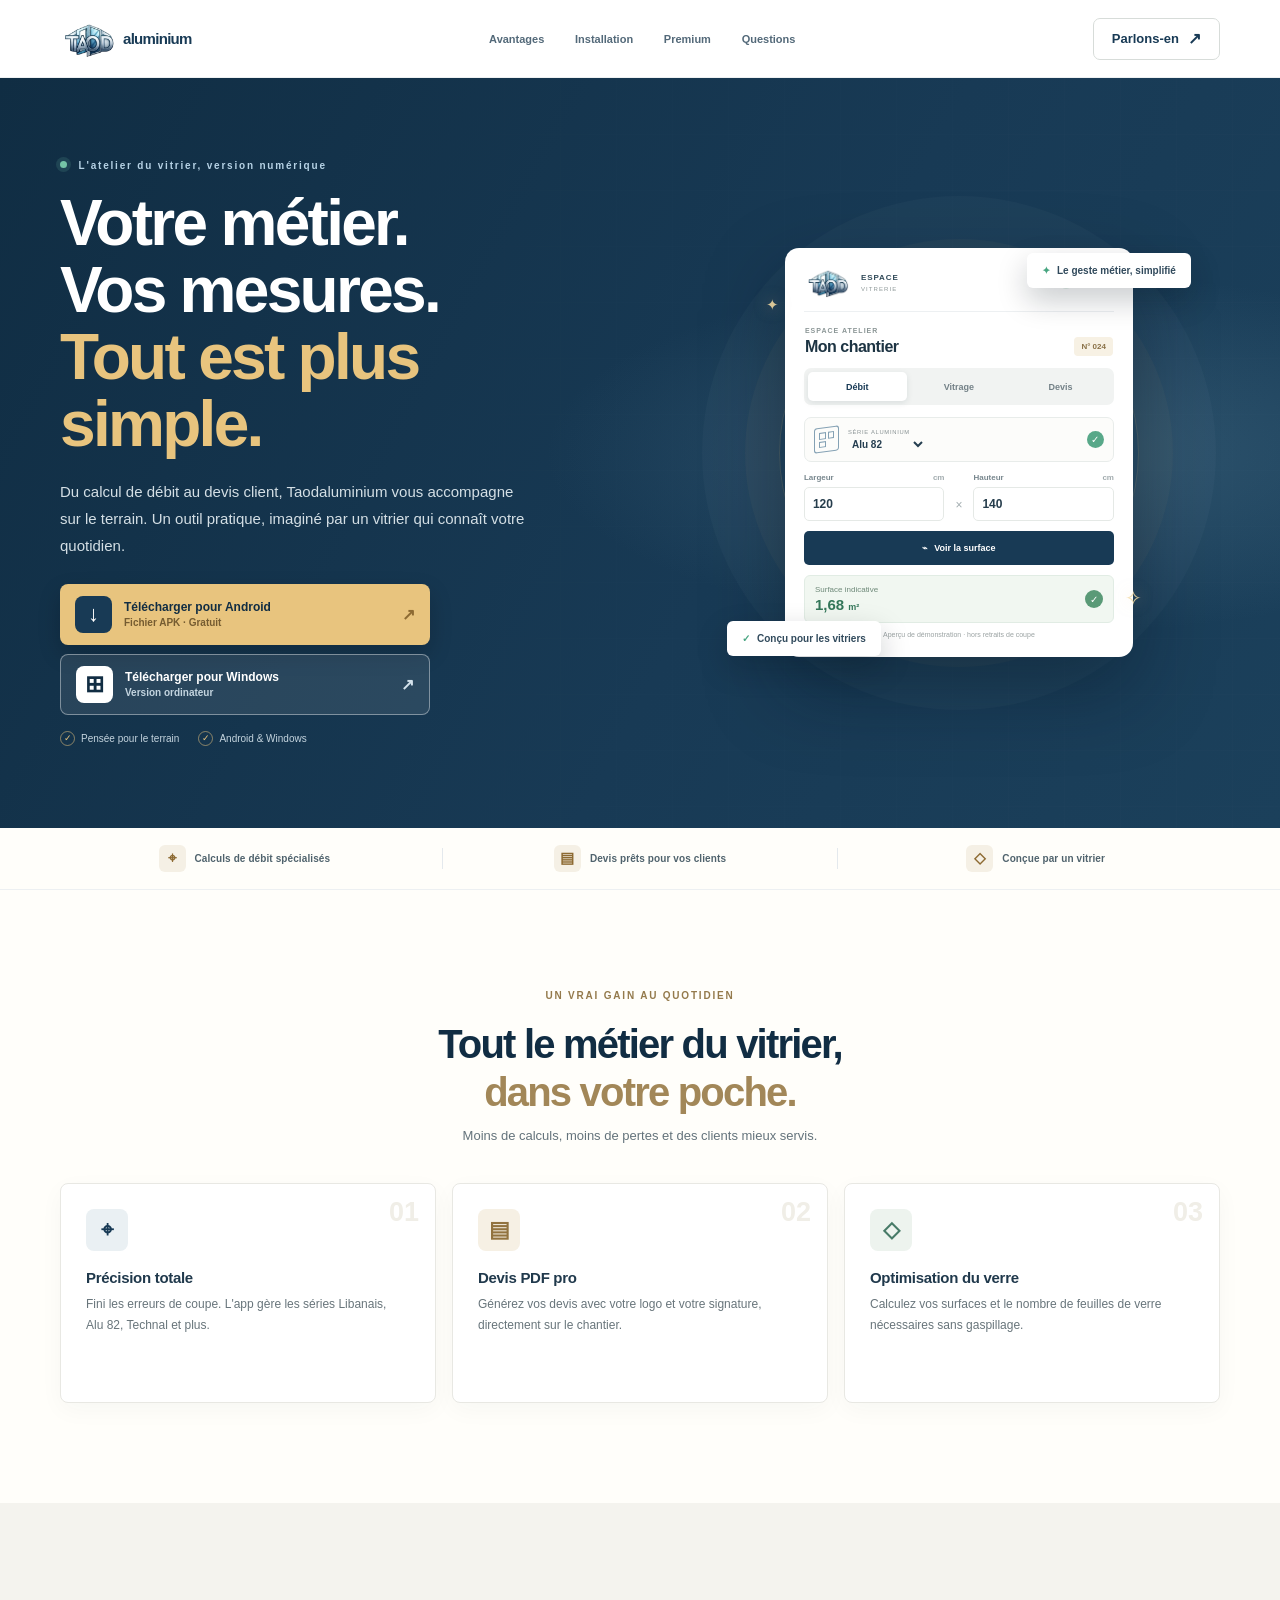
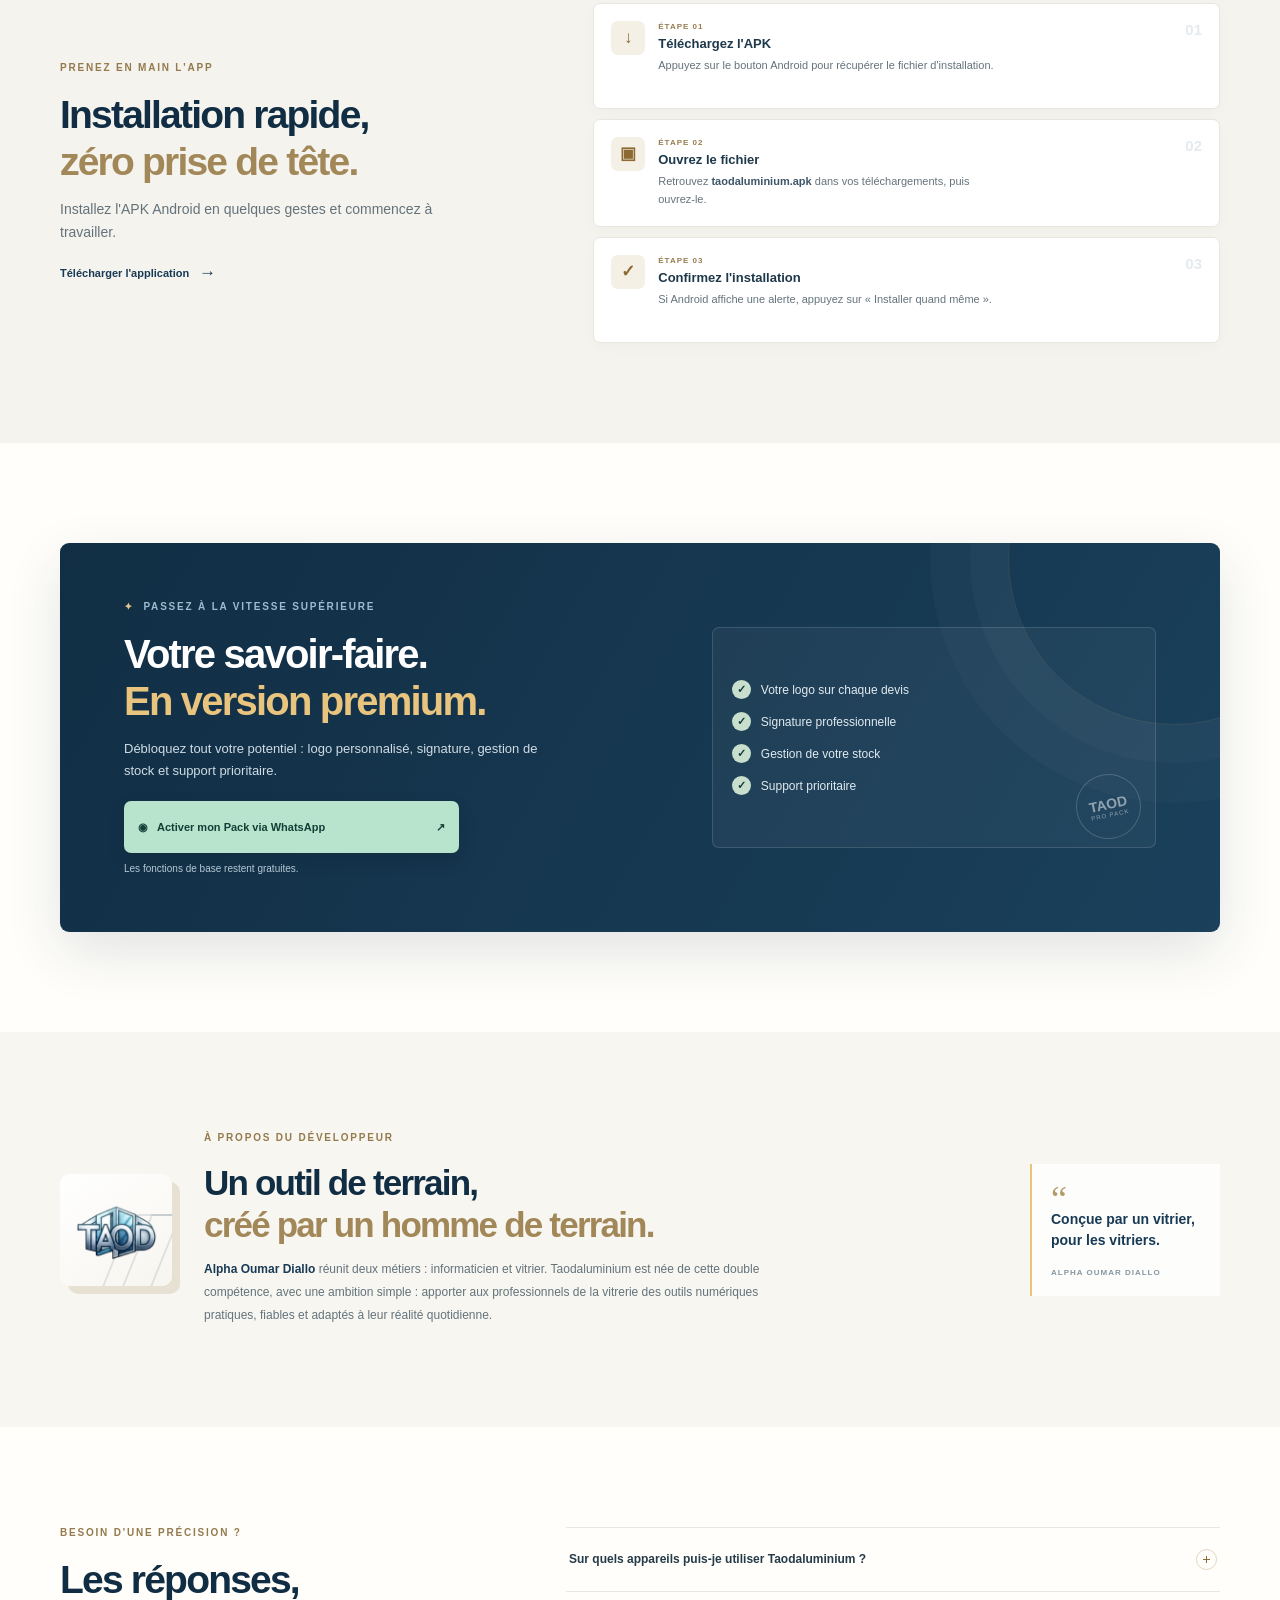
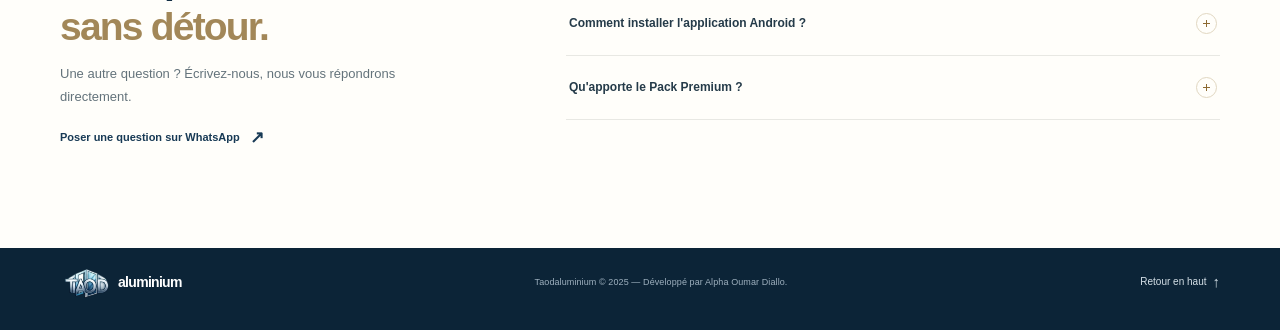
==== commit 1b56f8ce: "v1.1" ====
--- a/index.html
+++ b/index.html
@@ -41,14 +41,14 @@
           <p class="eyebrow"><span class="eyebrow-dot"></span> L'atelier du vitrier, version numérique</p>
           <h1>Votre métier.<br>Vos mesures.<br><span>Tout est plus simple.</span></h1>
           <p class="hero-lead">Du calcul de débit au devis client, Taodaluminium vous accompagne sur le terrain. Un outil pratique, imaginé par un vitrier qui connaît votre quotidien.</p>
-          <!-- TELECHARGEMENTS HERO : déposez les fichiers aux chemins indiqués, ou remplacez href par leurs URL directes. -->
+          <!-- TELECHARGEMENTS : liens Google Drive à conserver tant que les liens GitHub publics ne sont pas valides. -->
           <div class="hero-actions" id="telechargements">
-            <a class="button button-download" href="downloads/taodaluminium.apk" download="taodaluminium.apk" data-download aria-label="Télécharger Taodaluminium pour Android, fichier APK">
+            <a class="button button-download" href="https://drive.google.com/uc?export=download&amp;id=1ezmP-Xf360nw1SJkqiqu6PmehMFEa-D1" download="taod.apk" data-download aria-label="Télécharger Taodaluminium pour Android, fichier APK">
               <span class="button-icon" aria-hidden="true">↓</span>
               <span><strong>Télécharger pour Android</strong><small>Fichier APK · Gratuit</small></span>
               <span class="button-arrow" aria-hidden="true">↗</span>
             </a>
-            <a class="button button-download button-download-secondary" href="downloads/taodaluminium-windows.exe" download="taodaluminium-windows.exe" data-download aria-label="Télécharger Taodaluminium pour Windows">
+            <a class="button button-download button-download-secondary" href="https://drive.google.com/uc?export=download&amp;id=1navyeVUaXhid98FlotY9WVbFOLFlTKx" download="Taod_Setup.exe" data-download aria-label="Télécharger Taodaluminium pour Windows">
               <span class="button-icon windows-icon" aria-hidden="true">⊞</span>
               <span><strong>Télécharger pour Windows</strong><small>Version ordinateur</small></span>
               <span class="button-arrow" aria-hidden="true">↗</span>
@@ -287,13 +287,13 @@
     </div>
   </footer>
   <div class="toast" id="download-toast" role="status" aria-live="polite"></div>
-  <!-- BOUTONS FLOTTANTS : gardez les mêmes chemins href et noms download que les boutons du hero. -->
+  <!-- BOUTONS FLOTTANTS : reprennent les mêmes liens que les boutons du hero. -->
   <nav class="download-dock mobile-download-cta" aria-label="Téléchargements Taodaluminium">
-    <a class="download-dock-link download-dock-android" href="downloads/taodaluminium.apk" download="taodaluminium.apk" data-download aria-label="Télécharger Taodaluminium pour Android">
+    <a class="download-dock-link download-dock-android" href="https://drive.google.com/uc?export=download&amp;id=1ezmP-Xf360nw1SJkqiqu6PmehMFEa-D1" download="taod.apk" data-download aria-label="Télécharger Taodaluminium pour Android">
       <span class="dock-icon" aria-hidden="true">↓</span>
       <span><strong>Android</strong><small>APK</small></span>
     </a>
-    <a class="download-dock-link download-dock-windows" href="downloads/taodaluminium-windows.exe" download="taodaluminium-windows.exe" data-download aria-label="Télécharger Taodaluminium pour Windows">
+    <a class="download-dock-link download-dock-windows" href="https://drive.google.com/uc?export=download&amp;id=1navyeVUaXhid98FlotY9WVbFOLFlTKx" download="Taod_Setup.exe" data-download aria-label="Télécharger Taodaluminium pour Windows">
       <span class="dock-icon dock-windows-icon" aria-hidden="true">⊞</span>
       <span><strong>Windows</strong><small>Ordinateur</small></span>
     </a>
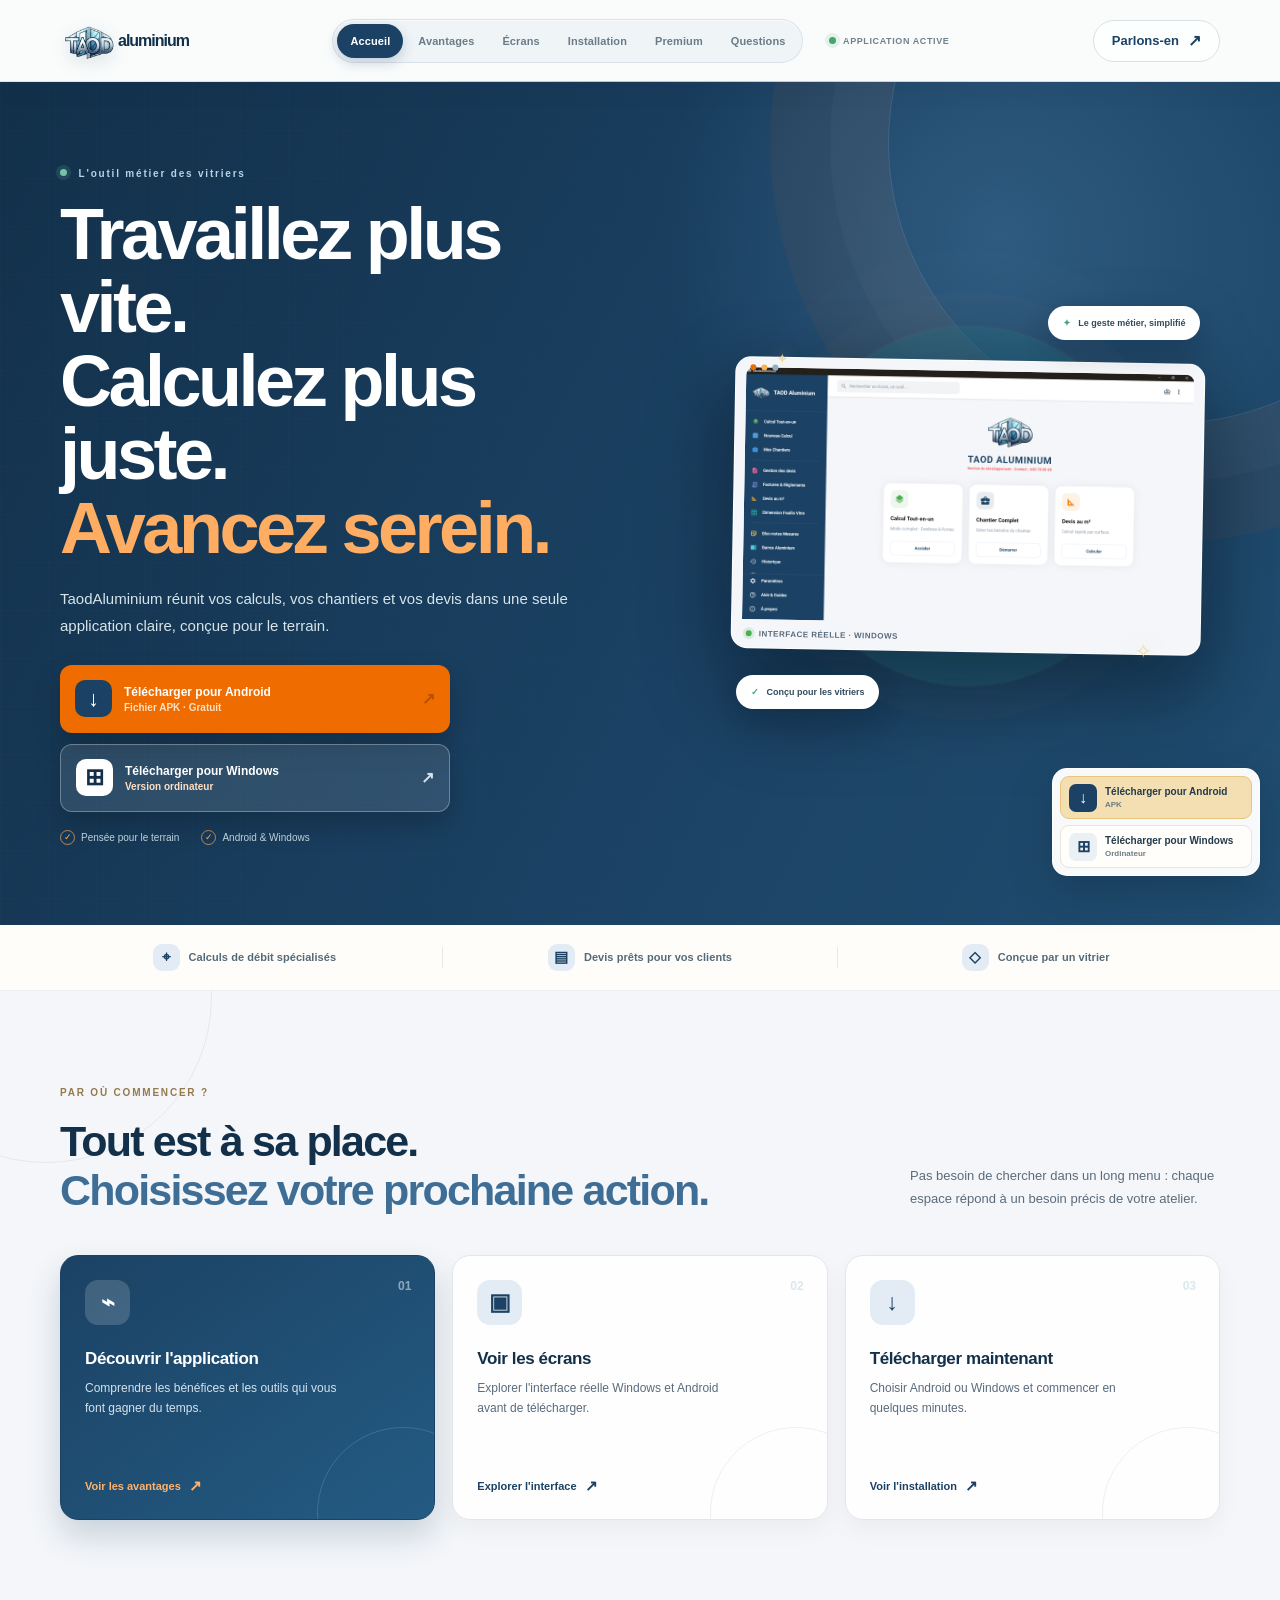
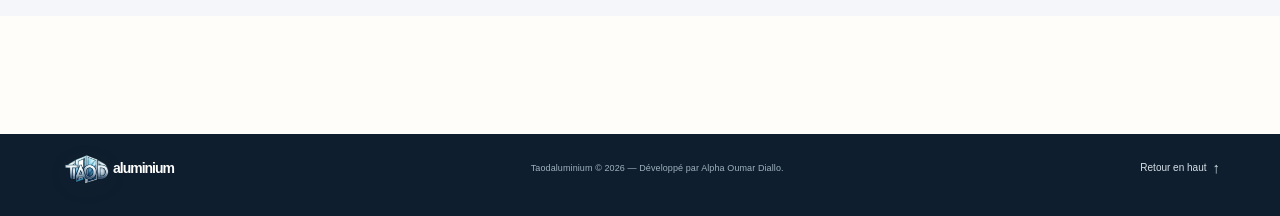
==== commit f8d1f9b7: "amélioration de l'affichage" ====
--- a/index.html
+++ b/index.html
@@ -4,16 +4,16 @@
   <!-- CONFIGURATION SEO : adaptez description, mots-clés et titre à votre présentation commerciale. -->
   <meta charset="utf-8">
   <meta name="viewport" content="width=device-width, initial-scale=1">
-  <meta name="theme-color" content="#1b4264">
+  <meta name="theme-color" content="#102c43">
   <meta name="description" content="Taodaluminium aide les vitriers à calculer leurs débits aluminium, optimiser leurs vitrages et créer des devis professionnels. Téléchargez l'application Android et Windows.">
   <meta name="keywords" content="calcul aluminium vitrier, logiciel menuiserie aluminium gratuit, application devis vitrerie, coupage aluminium libanais, Alpha Oumar Diallo Taodaluminium">
-  <title>Taodaluminium — L'application des vitriers pros</title>
+  <title>TaodAluminium — L'outil des vitriers qui avancent</title>
   <!-- LOGO / FAVICON : conservez logo.png à côté de index.html, ou remplacez ce chemin partout ci-dessous. -->
   <link rel="icon" type="image/png" href="logo.png">
   <link rel="stylesheet" href="style.css">
   <script src="script.js" defer></script>
 </head>
-<body>
+<body class="home-page">
   <!-- En-tête fixe : identité visuelle et accès rapide au contact WhatsApp. -->
   <header class="site-header">
     <div class="container header-inner">
@@ -23,11 +23,14 @@
         <span class="brand-name">aluminium</span>
       </a>
       <nav class="main-nav" aria-label="Navigation principale">
-        <a href="#avantages">Avantages</a>
-        <a href="#installation">Installation</a>
-        <a href="#premium">Premium</a>
-        <a href="#questions">Questions</a>
+        <a class="is-current" href="#accueil">Accueil</a>
+        <a href="avantages.html">Avantages</a>
+        <a href="ecrans.html">Écrans</a>
+        <a href="installation.html">Installation</a>
+        <a href="premium.html">Premium</a>
+        <a href="questions.html">Questions</a>
       </nav>
+      <div class="header-live"><i aria-hidden="true"></i><span>Application active</span></div>
       <!-- WHATSAPP : remplacez 224620780868 par votre numéro international sans + ni espaces. -->
       <a class="button button-outline header-contact" href="https://wa.me/224620780868?text=Bonjour%2C%20je%20souhaite%20en%20savoir%20plus%20sur%20Taodaluminium." target="_blank" rel="noopener noreferrer">Parlons-en <span aria-hidden="true">↗</span></a>
     </div>
@@ -38,17 +41,17 @@
     <section class="hero" id="accueil">
       <div class="container hero-layout">
         <div class="hero-copy">
-          <p class="eyebrow"><span class="eyebrow-dot"></span> L'atelier du vitrier, version numérique</p>
-          <h1>Votre métier.<br>Vos mesures.<br><span>Tout est plus simple.</span></h1>
-          <p class="hero-lead">Du calcul de débit au devis client, Taodaluminium vous accompagne sur le terrain. Un outil pratique, imaginé par un vitrier qui connaît votre quotidien.</p>
-          <!-- TELECHARGEMENTS : liens Google Drive à conserver tant que les liens GitHub publics ne sont pas valides. -->
+          <p class="eyebrow"><span class="eyebrow-dot"></span> L'outil métier des vitriers</p>
+          <h1>Travaillez plus vite.<br>Calculez plus juste.<br><span>Avancez serein.</span></h1>
+          <p class="hero-lead">TaodAluminium réunit vos calculs, vos chantiers et vos devis dans une seule application claire, conçue pour le terrain.</p>
+          <!-- TELECHARGEMENTS : fichiers locaux dans "Taod aluminium". Garde les mêmes noms lors des mises à jour. -->
           <div class="hero-actions" id="telechargements">
-            <a class="button button-download" href="https://drive.google.com/uc?export=download&amp;id=1ezmP-Xf360nw1SJkqiqu6PmehMFEa-D1" download="taod.apk" data-download aria-label="Télécharger Taodaluminium pour Android, fichier APK">
+            <a class="button button-download" href="Taod%20aluminium/version%20Android/taod.apk" download="taod.apk" data-download aria-label="Télécharger Taodaluminium pour Android, fichier APK">
               <span class="button-icon" aria-hidden="true">↓</span>
               <span><strong>Télécharger pour Android</strong><small>Fichier APK · Gratuit</small></span>
               <span class="button-arrow" aria-hidden="true">↗</span>
             </a>
-            <a class="button button-download button-download-secondary" href="https://drive.google.com/uc?export=download&amp;id=1navyeVUaXhid98FlotY9WVbFOLFlTKx" download="Taod_Setup.exe" data-download aria-label="Télécharger Taodaluminium pour Windows">
+            <a class="button button-download button-download-secondary" href="Taod%20aluminium/version%20Windows/Taod_Setup.exe" download="Taod_Setup.exe" data-download aria-label="Télécharger Taodaluminium pour Windows">
               <span class="button-icon windows-icon" aria-hidden="true">⊞</span>
               <span><strong>Télécharger pour Windows</strong><small>Version ordinateur</small></span>
               <span class="button-arrow" aria-hidden="true">↗</span>
@@ -59,8 +62,12 @@
 
         <!-- APERCU INTERACTIF FICTIF : la surface est une aire simple, sans retraits, séries ou règles réelles de débit. -->
         <!-- Pour adapter la démonstration, modifiez les séries, valeurs d'exemple et options du vitrage ci-dessous. -->
-        <div class="hero-visual" aria-label="Aperçu interactif d'un calcul de vitrerie">
+        <div class="hero-visual" aria-label="Aperçu de l'application Taod Aluminium">
           <div class="visual-glow"></div>
+          <figure class="real-app-preview">
+            <img src="images_taod/pc/accueil_verison_pc.png" alt="Écran d'accueil de l'application Taod Aluminium sur ordinateur">
+            <figcaption><span class="preview-pulse"></span> Interface réelle · Windows</figcaption>
+          </figure>
           <div class="app-card demo-app">
             <div class="app-topbar">
               <img class="app-brand-logo" src="logo.png" alt="Taod Aluminium">
@@ -150,6 +157,61 @@
       </div>
     </section>
 
+    <section class="home-paths section-pad" aria-labelledby="home-paths-title">
+      <div class="container">
+        <div class="home-paths-heading">
+          <div><p class="eyebrow eyebrow-dark">PAR OÙ COMMENCER ?</p><h2 id="home-paths-title">Tout est à sa place.<br><span>Choisissez votre prochaine action.</span></h2></div>
+          <p>Pas besoin de chercher dans un long menu : chaque espace répond à un besoin précis de votre atelier.</p>
+        </div>
+        <div class="home-path-grid">
+          <a class="home-path-card home-path-primary" href="avantages.html" data-reveal><span class="home-path-icon">⌁</span><span class="home-path-number">01</span><h3>Découvrir l'application</h3><p>Comprendre les bénéfices et les outils qui vous font gagner du temps.</p><span class="home-path-link">Voir les avantages <b>↗</b></span></a>
+          <a class="home-path-card" href="ecrans.html" data-reveal><span class="home-path-icon">▣</span><span class="home-path-number">02</span><h3>Voir les écrans</h3><p>Explorer l'interface réelle Windows et Android avant de télécharger.</p><span class="home-path-link">Explorer l'interface <b>↗</b></span></a>
+          <a class="home-path-card" href="installation.html" data-reveal><span class="home-path-icon">↓</span><span class="home-path-number">03</span><h3>Télécharger maintenant</h3><p>Choisir Android ou Windows et commencer en quelques minutes.</p><span class="home-path-link">Voir l'installation <b>↗</b></span></a>
+        </div>
+      </div>
+    </section>
+
+    <section class="screens section-pad" id="ecrans">
+      <div class="container">
+        <div class="section-heading screens-heading">
+          <p class="eyebrow eyebrow-dark">DANS L'APPLICATION</p>
+          <h2>Un espace de travail pensé<br><span>pour aller droit au résultat.</span></h2>
+          <p>Une interface claire pour calculer, gérer vos chantiers et préparer vos documents professionnels.</p>
+        </div>
+        <div class="screen-grid">
+          <figure class="screen-card screen-card-large" data-reveal>
+            <div class="screen-image"><img src="images_taod/pc/coupage_v_pc.png" alt="Écran de calcul de coupe Taod Aluminium" loading="lazy"></div>
+            <figcaption><span>01</span><div><strong>Calcul de coupe</strong><small>Fenêtres, portes et profilés aluminium</small></div></figcaption>
+          </figure>
+          <figure class="screen-card" data-reveal>
+            <div class="screen-image"><img src="images_taod/pc/devis_v_pc.png" alt="Exemple de devis professionnel Taod Aluminium" loading="lazy"></div>
+            <figcaption><span>02</span><div><strong>Devis professionnels</strong><small>Présentez vos matériaux et vos montants clairement</small></div></figcaption>
+          </figure>
+          <figure class="screen-card" data-reveal>
+            <div class="screen-image"><img src="images_taod/pc/vitreage_v_pc.png" alt="Écran de calcul de vitrage Taod Aluminium" loading="lazy"></div>
+            <figcaption><span>03</span><div><strong>Gestion du vitrage</strong><small>Mesures, surfaces et optimisation de la matière</small></div></figcaption>
+          </figure>
+        </div>
+      </div>
+    </section>
+
+    <section class="mobile-screens section-pad">
+      <div class="container mobile-screens-layout">
+        <div class="mobile-screens-copy" data-reveal>
+          <p class="eyebrow eyebrow-dark">VERSION ANDROID</p>
+          <h2>Votre atelier,<br><span>toujours avec vous.</span></h2>
+          <p>Retrouvez les outils essentiels de TaodAluminium sur votre téléphone, sur le chantier comme à l'atelier.</p>
+          <a class="button button-mobile-download" href="Taod%20aluminium/version%20Android/taod.apk" download="taod.apk"><span aria-hidden="true">↓</span> Télécharger l'APK Android <span aria-hidden="true">↗</span></a>
+        </div>
+        <div class="phone-gallery" aria-label="Captures de l'application Android">
+          <figure class="phone-shot phone-shot-main" data-reveal><img src="images_taod/android/12-menu-principal-android.jpeg" alt="Menu principal de TaodAluminium sur Android" loading="lazy"></figure>
+          <figure class="phone-shot phone-shot-top" data-reveal><img src="images_taod/android/02-dimensions-vitrage.jpeg" alt="Optimisation du vitrage sur Android" loading="lazy"></figure>
+          <figure class="phone-shot phone-shot-bottom" data-reveal><img src="images_taod/android/06-suivi-reglement-chantier.jpeg" alt="Suivi des règlements d'un chantier sur Android" loading="lazy"></figure>
+          <span class="phone-orbit phone-orbit-one" aria-hidden="true"></span><span class="phone-orbit phone-orbit-two" aria-hidden="true"></span>
+        </div>
+      </div>
+    </section>
+
     <!-- Bénéfices principaux de l'application présentés sous forme de cartes. -->
     <section class="benefits section-pad" id="avantages">
       <div class="container">
@@ -282,18 +344,18 @@
         <span class="brand-name">aluminium</span>
       </a>
       <!-- COPYRIGHT : mettez à jour l'année ou le nom du développeur si nécessaire. -->
-      <p>Taodaluminium © 2025 — Développé par Alpha Oumar Diallo.</p>
+      <p>Taodaluminium © 2026 — Développé par Alpha Oumar Diallo.</p>
       <a class="footer-top" href="#accueil">Retour en haut <span aria-hidden="true">↑</span></a>
     </div>
   </footer>
   <div class="toast" id="download-toast" role="status" aria-live="polite"></div>
-  <!-- BOUTONS FLOTTANTS : reprennent les mêmes liens que les boutons du hero. -->
+  <!-- BOUTONS FLOTTANTS : utilisent les mêmes fichiers locaux que les boutons du hero. -->
   <nav class="download-dock mobile-download-cta" aria-label="Téléchargements Taodaluminium">
-    <a class="download-dock-link download-dock-android" href="https://drive.google.com/uc?export=download&amp;id=1ezmP-Xf360nw1SJkqiqu6PmehMFEa-D1" download="taod.apk" data-download aria-label="Télécharger Taodaluminium pour Android">
+    <a class="download-dock-link download-dock-android" href="Taod%20aluminium/version%20Android/taod.apk" download="taod.apk" data-download aria-label="Télécharger Taodaluminium pour Android">
       <span class="dock-icon" aria-hidden="true">↓</span>
       <span><strong>Android</strong><small>APK</small></span>
     </a>
-    <a class="download-dock-link download-dock-windows" href="https://drive.google.com/uc?export=download&amp;id=1navyeVUaXhid98FlotY9WVbFOLFlTKx" download="Taod_Setup.exe" data-download aria-label="Télécharger Taodaluminium pour Windows">
+    <a class="download-dock-link download-dock-windows" href="Taod%20aluminium/version%20Windows/Taod_Setup.exe" download="Taod_Setup.exe" data-download aria-label="Télécharger Taodaluminium pour Windows">
       <span class="dock-icon dock-windows-icon" aria-hidden="true">⊞</span>
       <span><strong>Windows</strong><small>Ordinateur</small></span>
     </a>
--- a/style.css
+++ b/style.css
@@ -620,3 +620,497 @@
 @media (prefers-reduced-motion: reduce) {
   .download-dock.mobile-download-cta, .download-dock-link { transition: none; }
 }
+
+/* --- Direction premium 2026 ------------------------------------------------
+ * Finition de marque : contraste plus net, surfaces plus douces et appels
+ * au téléchargement immédiatement identifiables.
+ */
+:root {
+  --navy: #12364f;
+  --navy-dark: #0d283d;
+  --navy-deep: #081c2c;
+  --accent: #e9bd68;
+  --accent-dark: #8c682b;
+  --ink: #142b3d;
+  --muted: #6c7d88;
+  --line: #e5eaed;
+  --offwhite: #f5f7f6;
+}
+
+body { background: #fffdfa; }
+.site-header { height: 78px; border-bottom-color: rgba(18,54,79,.1); background: rgba(255,253,250,.88); }
+.header-inner { gap: 28px; }
+.brand { gap: 7px; }
+.brand-logo { filter: drop-shadow(0 5px 9px rgba(11,39,59,.12)); }
+.brand-name { color: var(--navy-dark); font-size: 16px; letter-spacing: -.9px; }
+.main-nav a { position: relative; padding-block: 8px; color: #607482; font-size: 12px; letter-spacing: .1px; }
+.main-nav a::after { position: absolute; right: 0; bottom: 0; left: 0; height: 2px; border-radius: 2px; background: var(--accent); content: ''; transform: scaleX(0); transform-origin: left; transition: transform .2s ease; }
+.main-nav a:hover::after { transform: scaleX(1); }
+.button-outline { border-color: #d8e1e5; border-radius: 999px; background: rgba(255,255,255,.55); }
+.button-outline:hover { border-color: #b9cbd3; background: #fff; box-shadow: 0 8px 20px rgba(15,45,63,.08); }
+
+.hero { background: radial-gradient(circle at 82% 22%, rgba(71,139,159,.44), transparent 28%), radial-gradient(circle at 63% 95%, rgba(233,189,104,.13), transparent 29%), linear-gradient(118deg, #0a263a 0%, #123c58 54%, #102f48 100%); }
+.hero::before { opacity: .16; background-size: 48px 48px; mask-image: linear-gradient(90deg, black, transparent 92%); }
+.hero::after { position: absolute; top: -220px; right: -170px; width: 560px; height: 560px; border: 1px solid rgba(255,255,255,.1); border-radius: 50%; box-shadow: 0 0 0 58px rgba(255,255,255,.025), 0 0 0 118px rgba(255,255,255,.018); content: ''; }
+.hero-layout { min-height: 610px; padding-block: 86px 80px; }
+.eyebrow { letter-spacing: 1.8px; }
+.hero h1 { max-width: 660px; font-size: clamp(43px, 5.7vw, 72px); letter-spacing: -3.5px; line-height: 1.02; }
+.hero h1 > span:last-child { color: #efc878; }
+.hero-lead { max-width: 500px; color: #d7e5ea; font-size: 15px; line-height: 1.82; }
+.hero-actions { max-width: 390px; gap: 11px; }
+.button-download { min-height: 68px; border-radius: 12px; box-shadow: 0 13px 28px rgba(0,0,0,.2); }
+.button-download:hover { box-shadow: 0 17px 34px rgba(0,0,0,.27); }
+.button-download-secondary { border-color: rgba(255,255,255,.3); background: rgba(255,255,255,.08); }
+.button-icon { border-radius: 10px; }
+.hero-proof { gap: 12px 22px; margin-top: 18px; }
+.hero-proof span { color: #c7d9e2; font-size: 10px; }
+.hero-proof i { border-color: rgba(239,200,120,.7); }
+.hero-visual { filter: drop-shadow(0 18px 28px rgba(2,18,29,.16)); }
+.visual-glow { background: #2b7081; opacity: .42; filter: blur(1px); }
+.app-card { border-radius: 18px; box-shadow: 0 35px 85px rgba(3,17,28,.45); }
+.visual-tag { border-color: rgba(255,255,255,.85); border-radius: 999px; box-shadow: 0 12px 28px rgba(5,24,39,.2); font-size: 9px; }
+
+.trust-strip { background: #fffdfa; }
+.trust-items { padding-block: 19px; }
+.trust-items > div { color: #536b78; font-size: 11px; letter-spacing: .05px; }
+.trust-icon { border-radius: 9px; color: var(--navy); background: #edf3f4; }
+
+.benefits { background: #fffdfa; }
+.section-pad { padding-block: 96px; }
+.section-heading { margin-bottom: 47px; }
+.section-heading h2, .install h2, .about h2, .faq h2 { letter-spacing: -1.8px; }
+.section-heading > p:last-child { font-size: 14px; }
+.benefit-grid { gap: 18px; }
+.benefit-card { min-height: 245px; padding: 28px; border-color: #e6ecee; border-radius: 18px; background: linear-gradient(145deg, #fff, #fbfcfb); box-shadow: 0 10px 25px rgba(23,54,77,.035); }
+.benefit-card:hover { border-color: #c9d9df; box-shadow: 0 20px 42px rgba(23,54,77,.1); }
+.card-icon { width: 45px; height: 45px; border-radius: 13px; }
+.benefit-card h3 { font-size: 17px; }
+.benefit-card p { font-size: 13px; line-height: 1.75; }
+
+.install { background: #f3f6f5; }
+.step { min-height: 112px; padding: 20px; border-color: #e2e8e7; border-radius: 14px; box-shadow: 0 6px 18px rgba(30,61,72,.03); }
+.step-icon { width: 38px; height: 38px; flex-basis: 38px; border-radius: 11px; }
+.premium { padding-block: 88px; background: #fffdfa; }
+.premium-panel { border-radius: 20px; background: linear-gradient(118deg, #0c283d, #174762); box-shadow: 0 24px 60px rgba(17,45,67,.16); }
+.premium-panel::before { position: absolute; right: 20%; bottom: -80px; width: 250px; height: 250px; border: 1px solid rgba(233,189,104,.15); border-radius: 50%; content: ''; }
+.premium-list { border-radius: 14px; }
+
+.about { background: #f7f5ef; }
+.about-mark { border-radius: 18px; box-shadow: 10px 10px 0 #e6dfcf; }
+.about-quote { border-radius: 0 14px 14px 0; }
+.faq { background: #fffdfa; }
+.faq-item summary { min-height: 70px; font-size: 13px; }
+.faq-item summary > span { border-color: #e2c783; }
+
+.site-footer { background: var(--navy-deep); }
+.download-dock.mobile-download-cta { border-radius: 16px; box-shadow: 0 16px 45px rgba(10,32,49,.28); }
+
+@media (min-width: 700px) {
+  .header-contact { margin-left: auto; }
+  .hero-layout { grid-template-columns: 1.08fr .92fr; gap: 40px; }
+  .hero-visual { transform: translateX(6px); }
+  .premium-panel { padding: 58px 64px; }
+}
+
+@media (max-width: 699px) {
+  .site-header { height: 68px; }
+  .header-contact { padding-inline: 13px; font-size: 11px; }
+  .hero-layout { padding-block: 58px 52px; }
+  .hero h1 { letter-spacing: -2px; }
+  .section-pad { padding-block: 72px; }
+  .premium { padding-block: 68px; }
+}
+
+/* --- Alignement avec l'application Flutter -------------------------------- */
+:root {
+  --navy: #1b4264;
+  --navy-dark: #12304a;
+  --navy-deep: #0f1e2e;
+  --accent: #ef6c00;
+  --accent-dark: #b94f00;
+  --blue-soft: #e3ecf5;
+  --ink: #0f1e2e;
+  --muted: #5a6b7c;
+  --line: #e1e7ef;
+  --offwhite: #f4f6f9;
+}
+
+.hero { background: radial-gradient(circle at 78% 18%, rgba(62,110,150,.55), transparent 28%), linear-gradient(118deg, #12304a 0%, #1b4264 58%, #204d70 100%); }
+.hero::after { border-color: rgba(255,255,255,.12); box-shadow: 0 0 0 58px rgba(255,255,255,.025), 0 0 0 118px rgba(239,108,0,.05); }
+.hero h1 > span:last-child { color: #ffad63; }
+.button-download { color: #fff; background: var(--accent); }
+.button-download:hover { background: #ff7d16; }
+.button-download small { color: #ffe0c3; }
+.button-download-secondary { background: rgba(255,255,255,.1); }
+.hero-proof i { border-color: rgba(255,172,98,.7); color: #ffb36d; }
+.trust-icon { color: var(--navy); background: var(--blue-soft); }
+.card-icon.icon-sand { color: var(--accent); background: #fff1e0; }
+.install { background: var(--offwhite); }
+.premium-panel { background: linear-gradient(120deg, #12304a, #1b4264); }
+.premium h2 span { color: #ffad63; }
+.premium-panel::before { border-color: rgba(239,108,0,.22); }
+.about-mark { background: linear-gradient(145deg, #1b4264, #3e6e96); box-shadow: 10px 10px 0 #d8e3ed; }
+.about-quote { border-left-color: var(--accent); }
+.about-quote > span { color: #ef6c00; }
+
+.real-app-preview {
+  position: relative;
+  z-index: 1;
+  width: min(100%, 510px);
+  margin: 0;
+  padding: 10px 10px 0;
+  border: 1px solid rgba(255,255,255,.85);
+  border-radius: 16px;
+  background: #f4f6f9;
+  box-shadow: 0 35px 85px rgba(3,17,28,.42);
+  transform: rotate(1deg);
+  overflow: hidden;
+}
+.real-app-preview::before {
+  position: absolute;
+  top: 7px;
+  left: 14px;
+  width: 6px;
+  height: 6px;
+  border-radius: 50%;
+  background: #ef6c00;
+  box-shadow: 11px 0 #f9b04d, 22px 0 #8db0c5;
+  content: '';
+  z-index: 2;
+}
+.real-app-preview img {
+  display: block;
+  width: 100%;
+  aspect-ratio: 16 / 9;
+  object-fit: cover;
+  object-position: center;
+  border-radius: 8px 8px 0 0;
+}
+.real-app-preview figcaption {
+  display: flex;
+  align-items: center;
+  gap: 7px;
+  min-height: 28px;
+  padding-inline: 4px;
+  color: #5a6b7c;
+  background: #f4f6f9;
+  font-size: 8px;
+  font-weight: 700;
+  letter-spacing: .5px;
+  text-transform: uppercase;
+}
+.preview-pulse { width: 6px; height: 6px; border-radius: 50%; background: #4caf50; box-shadow: 0 0 0 3px rgba(76,175,80,.16); }
+.hero-visual .demo-app { display: none; }
+
+.screens { background: #f4f6f9; }
+.screens-heading { max-width: 650px; }
+.screens-heading h2 span { color: #3e6e96; }
+.screen-grid { display: grid; grid-template-columns: 1.4fr .8fr .8fr; gap: 18px; align-items: stretch; }
+.screen-card { min-width: 0; margin: 0; overflow: hidden; border: 1px solid #e1e7ef; border-radius: 18px; background: #fff; box-shadow: 0 10px 25px rgba(15,30,46,.06); transition: transform .25s ease, box-shadow .25s ease; }
+.screen-card:hover { transform: translateY(-6px); box-shadow: 0 20px 38px rgba(15,30,46,.12); }
+.screen-image { display: grid; place-items: center; min-height: 210px; overflow: hidden; background: #dfe8f0; }
+.screen-card-large .screen-image { min-height: 260px; }
+.screen-image img { display: block; width: 100%; height: 100%; min-height: 210px; object-fit: cover; object-position: top left; transition: transform .35s ease; }
+.screen-card-large .screen-image img { min-height: 260px; }
+.screen-card:hover .screen-image img { transform: scale(1.025); }
+.screen-card:nth-child(2) .screen-image img { object-fit: contain; padding: 12px; background: #f8f9fb; }
+.screen-card figcaption { display: flex; gap: 12px; align-items: flex-start; padding: 16px 17px 18px; }
+.screen-card figcaption > span { color: var(--accent); font-size: 11px; font-weight: 800; }
+.screen-card figcaption strong, .screen-card figcaption small { display: block; }
+.screen-card figcaption strong { color: var(--navy-dark); font-size: 13px; }
+.screen-card figcaption small { margin-top: 4px; color: var(--muted); font-size: 10px; line-height: 1.5; }
+
+@media (max-width: 899px) {
+  .screen-grid { grid-template-columns: 1fr 1fr; }
+  .screen-card-large { grid-column: 1 / -1; }
+}
+@media (max-width: 699px) {
+  .hero-visual { min-height: 345px; }
+  .real-app-preview { width: 100%; transform: none; }
+  .screen-grid { grid-template-columns: 1fr; }
+  .screen-card-large { grid-column: auto; }
+  .screen-image, .screen-card-large .screen-image { min-height: 190px; }
+  .screen-image img, .screen-card-large .screen-image img { min-height: 190px; }
+}
+
+.mobile-screens { overflow: hidden; background: #fff; }
+.mobile-screens-layout { display: grid; grid-template-columns: .8fr 1.2fr; gap: 60px; align-items: center; }
+.mobile-screens-copy { max-width: 390px; }
+.mobile-screens-copy h2 { margin-bottom: 14px; color: var(--navy-dark); font-size: clamp(30px, 5vw, 45px); line-height: 1.14; letter-spacing: -1.8px; }
+.mobile-screens-copy h2 span { color: #3e6e96; }
+.mobile-screens-copy > p:not(.eyebrow) { margin-bottom: 22px; color: var(--muted); font-size: 14px; line-height: 1.8; }
+.button-mobile-download { min-height: 50px; padding-inline: 17px; color: #fff; background: var(--navy); border-radius: 9px; box-shadow: 0 10px 22px rgba(27,66,100,.18); font-size: 11px; }
+.button-mobile-download:hover { color: #fff; background: #24577f; box-shadow: 0 14px 28px rgba(27,66,100,.24); }
+.button-mobile-download span:last-child { margin-left: auto; }
+.phone-gallery { position: relative; min-height: 490px; }
+.phone-shot { position: absolute; z-index: 2; width: 176px; margin: 0; padding: 6px; border: 1px solid #dce5eb; border-radius: 25px; background: #162f44; box-shadow: 0 24px 45px rgba(15,30,46,.22); transform: rotate(-8deg); transition: transform .3s ease, box-shadow .3s ease; }
+.phone-shot img { display: block; width: 100%; aspect-ratio: 484 / 1080; object-fit: cover; border-radius: 20px; }
+.phone-shot:hover { z-index: 5; box-shadow: 0 30px 55px rgba(15,30,46,.28); transform: translateY(-8px) rotate(-3deg); }
+.phone-shot-main { top: 20px; left: 31%; transform: rotate(4deg); }
+.phone-shot-top { top: 88px; left: 5%; transform: rotate(-10deg) scale(.88); }
+.phone-shot-bottom { right: 4%; bottom: 12px; transform: rotate(11deg) scale(.88); }
+.phone-orbit { position: absolute; z-index: 0; display: block; border: 1px solid rgba(62,110,150,.22); border-radius: 50%; }
+.phone-orbit-one { top: 26px; left: 15%; width: 355px; height: 355px; }
+.phone-orbit-two { top: 76px; left: 21%; width: 255px; height: 255px; border-color: rgba(239,108,0,.18); }
+
+@media (max-width: 899px) {
+  .mobile-screens-layout { grid-template-columns: 1fr; gap: 20px; }
+  .mobile-screens-copy { max-width: 620px; }
+  .phone-gallery { min-height: 450px; }
+}
+@media (max-width: 699px) {
+  .phone-gallery { min-height: 430px; margin-top: 5px; }
+  .phone-shot { width: 132px; border-radius: 19px; padding: 5px; }
+  .phone-shot img { border-radius: 15px; }
+  .phone-shot-main { left: 32%; }
+  .phone-shot-top { left: 1%; top: 70px; }
+  .phone-shot-bottom { right: 0; bottom: 4px; }
+  .phone-orbit-one { top: 42px; left: 9%; width: 290px; height: 290px; }
+  .phone-orbit-two { top: 89px; left: 18%; width: 205px; height: 205px; }
+}
+
+/* --- Micro-interactions ---------------------------------------------------- */
+.scroll-progress { position: fixed; z-index: 50; top: 0; left: 0; width: var(--scroll-progress, 0%); height: 3px; background: linear-gradient(90deg, #ef6c00, #ffb15e); box-shadow: 0 0 12px rgba(239,108,0,.55); pointer-events: none; transition: width .08s linear; }
+.main-nav a.is-current { color: var(--navy); }
+.main-nav a.is-current::after { transform: scaleX(1); }
+.hero::before { animation: grid-breathe 14s ease-in-out infinite alternate; }
+.hero::after { animation: orbit-drift 18s ease-in-out infinite alternate; }
+.visual-glow { animation: glow-pulse 5s ease-in-out infinite; }
+.real-app-preview { animation: preview-float 7s ease-in-out infinite; }
+.button, .download-dock-link, .text-link { position: relative; overflow: hidden; }
+.interaction-ripple { position: absolute; width: 10px; height: 10px; border-radius: 50%; background: rgba(255,255,255,.42); pointer-events: none; transform: translate(-50%, -50%) scale(0); animation: ripple-out .55s ease-out forwards; }
+.button-outline .interaction-ripple, .text-link .interaction-ripple, .download-dock-windows .interaction-ripple { background: rgba(27,66,100,.16); }
+.benefit-card, .screen-card, .premium-panel { transform: perspective(900px) rotateX(0) rotateY(0) translateZ(0); transition: transform .28s ease, box-shadow .28s ease, border-color .28s ease; }
+.benefit-card.is-tilting, .screen-card.is-tilting, .premium-panel.is-tilting { transform: perspective(900px) rotateX(var(--tilt-x)) rotateY(var(--tilt-y)) translateZ(5px); }
+.phone-shot { animation: phone-hover 6s ease-in-out infinite; }
+.phone-shot-top { animation-delay: -1.8s; }
+.phone-shot-bottom { animation-delay: -3.5s; }
+.phone-orbit-one { animation: orbit-spin 20s linear infinite; }
+.phone-orbit-two { animation: orbit-spin 15s linear infinite reverse; }
+
+@keyframes grid-breathe { from { transform: translate3d(0,0,0); } to { transform: translate3d(20px,12px,0); } }
+@keyframes orbit-drift { from { transform: translate3d(0,0,0) rotate(0); } to { transform: translate3d(-25px,18px,0) rotate(8deg); } }
+@keyframes glow-pulse { 0%, 100% { opacity: .32; transform: scale(.96); } 50% { opacity: .52; transform: scale(1.04); } }
+@keyframes preview-float { 0%, 100% { transform: rotate(1deg) translateY(0); } 50% { transform: rotate(1.5deg) translateY(-8px); } }
+@keyframes ripple-out { to { opacity: 0; transform: translate(-50%, -50%) scale(25); } }
+@keyframes phone-hover { 0%, 100% { margin-top: 0; } 50% { margin-top: -7px; } }
+@keyframes orbit-spin { to { transform: rotate(360deg); } }
+
+@media (prefers-reduced-motion: reduce) {
+  .hero::before, .hero::after, .visual-glow, .real-app-preview, .phone-shot, .phone-orbit-one, .phone-orbit-two { animation: none; }
+  .benefit-card, .screen-card, .premium-panel { transform: none !important; }
+  .interaction-ripple { display: none; }
+}
+
+/* --- Barre d'onglets premium ------------------------------------------------ */
+.site-header {
+  height: 82px;
+  border-bottom: 1px solid rgba(18,48,74,.12);
+  background: rgba(249,252,253,.78);
+  box-shadow: 0 8px 30px rgba(15,30,46,.035);
+  transition: height .28s ease, background .28s ease, box-shadow .28s ease;
+}
+.site-header::after {
+  position: absolute;
+  right: 12%;
+  bottom: -1px;
+  left: 12%;
+  height: 1px;
+  background: linear-gradient(90deg, transparent, rgba(239,108,0,.65), transparent);
+  content: '';
+  opacity: .55;
+}
+.site-header.is-scrolled {
+  height: 68px;
+  background: rgba(255,255,255,.9);
+  box-shadow: 0 10px 34px rgba(15,30,46,.1);
+  backdrop-filter: blur(22px);
+}
+.site-header.is-scrolled .brand-logo { transform: scale(.88); }
+.header-inner { position: relative; gap: 18px; }
+.brand { position: relative; z-index: 1; gap: 5px; }
+.brand-logo { transition: transform .28s ease; }
+.brand-name { letter-spacing: -1px; }
+.main-nav {
+  display: flex;
+  align-items: center;
+  gap: 2px;
+  padding: 4px;
+  border: 1px solid rgba(27,66,100,.1);
+  border-radius: 999px;
+  background: rgba(235,241,245,.68);
+  box-shadow: inset 0 1px 0 rgba(255,255,255,.85);
+}
+.main-nav a {
+  position: relative;
+  z-index: 1;
+  display: inline-flex;
+  align-items: center;
+  min-height: 34px;
+  padding: 0 13px;
+  border-radius: 999px;
+  color: #6a7c88;
+  font-size: 11px;
+  font-weight: 800;
+  text-decoration: none;
+  transition: color .22s ease, background .22s ease, transform .22s ease;
+}
+.main-nav a::after { display: none; }
+.main-nav a:hover { color: var(--navy); transform: translateY(-1px); }
+.main-nav a.is-current { color: #fff; background: var(--navy); box-shadow: 0 5px 13px rgba(27,66,100,.22); }
+.header-live { display: inline-flex; align-items: center; gap: 7px; margin-left: auto; color: #71828b; font-size: 9px; font-weight: 800; letter-spacing: .6px; text-transform: uppercase; white-space: nowrap; }
+.header-live i { width: 7px; height: 7px; border-radius: 50%; background: #43a66d; box-shadow: 0 0 0 4px rgba(67,166,109,.13); animation: live-pulse 2.2s ease-out infinite; }
+.header-contact { flex: 0 0 auto; }
+
+@keyframes live-pulse { 0%, 100% { box-shadow: 0 0 0 3px rgba(67,166,109,.12); } 50% { box-shadow: 0 0 0 7px rgba(67,166,109,0); } }
+
+@media (min-width: 700px) {
+  .header-inner { gap: clamp(12px, 2vw, 26px); }
+  .main-nav { margin-left: auto; }
+  .header-live { margin-left: 0; }
+}
+
+@media (max-width: 1100px) and (min-width: 700px) {
+  .main-nav a { padding-inline: 9px; font-size: 10px; }
+  .header-live { display: none; }
+}
+
+@media (max-width: 699px) {
+  .site-header { height: auto; min-height: 70px; }
+  .site-header.is-scrolled { height: auto; }
+  .header-inner { height: auto; min-height: 70px; flex-wrap: wrap; gap: 7px 12px; padding-block: 7px; }
+  .header-contact { margin-left: auto; }
+  .header-live { display: none; }
+  .main-nav {
+    order: 5;
+    flex: 0 0 100%;
+    width: 100%;
+    justify-content: flex-start;
+    overflow-x: auto;
+    padding: 4px;
+    border-radius: 13px;
+    scrollbar-width: none;
+  }
+  .main-nav::-webkit-scrollbar { display: none; }
+  .main-nav a { flex: 0 0 auto; min-height: 32px; padding-inline: 12px; font-size: 10px; }
+  .site-header.is-scrolled .brand-logo { transform: none; }
+}
+
+@media (prefers-reduced-motion: reduce) {
+  .site-header, .brand-logo, .main-nav a, .header-live i { transition: none; animation: none; }
+}
+
+/* La page d'accueil reste focalisée sur la découverte et le téléchargement.
+ * Les onglets ouvrent désormais leurs pages dédiées. */
+.home-page > main > .screens,
+.home-page > main > .mobile-screens,
+.home-page > main > .benefits,
+.home-page > main > .install,
+.home-page > main > .premium,
+.home-page > main > .about,
+.home-page > main > .faq { display: none; }
+
+.inner-page { background: #f4f6f9; }
+.inner-page-hero { position: relative; overflow: hidden; padding: 94px 0 82px; color: #fff; background: radial-gradient(circle at 78% 15%, rgba(62,110,150,.55), transparent 30%), linear-gradient(118deg, #12304a, #1b4264 62%, #245b83); }
+.inner-page-hero::after { position: absolute; right: -90px; bottom: -220px; width: 500px; height: 500px; border: 1px solid rgba(255,255,255,.11); border-radius: 50%; box-shadow: 0 0 0 50px rgba(239,108,0,.05); content: ''; animation: orbit-drift 18s ease-in-out infinite alternate; }
+.inner-page-hero .container { position: relative; z-index: 1; }
+.inner-page-hero .eyebrow { color: #a9c5d6; }
+.inner-page-hero h1 { max-width: 760px; margin: 14px 0 18px; font-size: clamp(42px, 6vw, 70px); letter-spacing: -3px; line-height: 1.02; }
+.inner-page-hero h1 span { color: #ffad63; }
+.inner-page-hero p:last-child { max-width: 570px; margin: 0; color: #d6e4eb; font-size: 16px; line-height: 1.8; }
+.windows-password-note { display: flex; align-items: center; gap: 12px; max-width: 570px; margin-top: 20px; padding: 13px 16px; border: 1px solid rgba(255,255,255,.24); border-radius: 14px; background: rgba(239,108,0,.16); box-shadow: 0 12px 30px rgba(8,28,45,.16); }
+.windows-password-icon { display: grid; width: 32px; height: 32px; flex: 0 0 32px; place-items: center; border-radius: 10px; background: #ef6c00; font-size: 16px; }
+.windows-password-note strong { display: block; color: #fff; font-family: var(--display); font-size: 11px; letter-spacing: .06em; text-transform: uppercase; }
+.windows-password-note p { margin: 4px 0 0 !important; color: #dce9ef !important; font-size: 12px !important; line-height: 1.55 !important; }
+.windows-password-note code { padding: 3px 8px; border-radius: 6px; color: #fff; background: #ef6c00; font-family: var(--mono); font-weight: 800; letter-spacing: .02em; }
+.inner-page .benefits, .inner-page .screens, .inner-page .faq { background: #f4f6f9; }
+.inner-page .mobile-screens { background: #fff; }
+.windows-install { background: #fff; }
+.windows-install .install-intro span { color: var(--accent-dark); }
+.windows-step-icon { color: var(--accent-dark); background: #f5f0e5; }
+.page-download-actions { margin-top: 30px; grid-template-columns: 1fr 1fr; max-width: 620px; }
+.page-download-actions .button-download { min-height: 62px; }
+.inner-page .site-footer { margin-top: 0; }
+
+@media (max-width: 699px) {
+  .inner-page-hero { padding: 68px 0 60px; }
+  .inner-page-hero h1 { letter-spacing: -2px; }
+  .page-download-actions { grid-template-columns: 1fr; }
+}
+
+/* --- Accueil marketing : trois chemins évidents --------------------------- */
+.home-page .hero-layout { min-height: 640px; }
+.home-page .hero-copy { position: relative; z-index: 2; }
+.home-page .hero h1 { max-width: 680px; }
+.home-page .hero-lead { max-width: 520px; }
+.home-page .hero-visual { z-index: 1; }
+.home-paths { position: relative; overflow: hidden; background: #f4f6f9; }
+.home-paths::before { position: absolute; top: -160px; left: -120px; width: 330px; height: 330px; border: 1px solid rgba(27,66,100,.08); border-radius: 50%; content: ''; }
+.home-paths-heading { position: relative; z-index: 1; display: flex; align-items: end; justify-content: space-between; gap: 40px; margin-bottom: 40px; }
+.home-paths-heading h2 { margin: 0; color: var(--navy-dark); font-size: clamp(29px, 4vw, 43px); letter-spacing: -1.8px; line-height: 1.14; }
+.home-paths-heading h2 span { color: #3e6e96; }
+.home-paths-heading > p { max-width: 310px; margin: 0 0 4px; color: var(--muted); font-size: 13px; line-height: 1.75; }
+.home-path-grid { position: relative; z-index: 1; display: grid; grid-template-columns: repeat(3, 1fr); gap: 17px; }
+.home-path-card { position: relative; display: flex; min-height: 265px; flex-direction: column; overflow: hidden; padding: 24px; border: 1px solid #e0e7eb; border-radius: 18px; color: var(--ink); background: rgba(255,255,255,.9); box-shadow: 0 10px 25px rgba(15,30,46,.045); text-decoration: none; transition: transform .28s ease, box-shadow .28s ease, border-color .28s ease; }
+.home-path-card::after { position: absolute; right: -55px; bottom: -80px; width: 170px; height: 170px; border: 1px solid rgba(27,66,100,.08); border-radius: 50%; content: ''; transition: transform .35s ease; }
+.home-path-card:hover { border-color: #a9c1d0; box-shadow: 0 20px 38px rgba(15,30,46,.11); transform: translateY(-7px); }
+.home-path-card:hover::after { transform: scale(1.18); }
+.home-path-card.home-path-primary { color: #fff; border-color: #1b4264; background: linear-gradient(145deg, #1b4264, #245b83); box-shadow: 0 16px 32px rgba(27,66,100,.2); }
+.home-path-card.home-path-primary::after { border-color: rgba(255,255,255,.14); }
+.home-path-icon { position: relative; z-index: 1; width: 45px; height: 45px; display: grid; place-items: center; margin-bottom: 24px; border-radius: 13px; color: var(--navy); background: #e3ecf5; font-size: 23px; font-weight: 800; }
+.home-path-primary .home-path-icon { color: #fff; background: rgba(255,255,255,.16); }
+.home-path-number { position: absolute; top: 23px; right: 23px; color: #dce7ed; font-size: 12px; font-weight: 800; }
+.home-path-primary .home-path-number { color: rgba(255,255,255,.5); }
+.home-path-card h3, .home-path-card p, .home-path-link { position: relative; z-index: 1; }
+.home-path-card h3 { margin: 0 0 9px; color: var(--navy-dark); font-size: 17px; letter-spacing: -.4px; }
+.home-path-primary h3 { color: #fff; }
+.home-path-card p { max-width: 270px; margin: 0; color: var(--muted); font-size: 12px; line-height: 1.7; }
+.home-path-primary p { color: #d4e3ec; }
+.home-path-link { display: inline-flex; align-items: center; gap: 8px; margin-top: auto; padding-top: 20px; color: var(--navy); font-size: 11px; font-weight: 800; }
+.home-path-primary .home-path-link { color: #ffb36d; }
+.home-path-link b { font-size: 15px; transition: transform .2s ease; }
+.home-path-card:hover .home-path-link b { transform: translateX(4px); }
+
+@media (max-width: 799px) {
+  .home-paths-heading { display: block; }
+  .home-paths-heading > p { max-width: 500px; margin-top: 15px; }
+  .home-path-grid { grid-template-columns: 1fr; }
+  .home-path-card { min-height: 210px; }
+}
+@media (prefers-reduced-motion: reduce) {
+  .home-path-card, .home-path-card::after, .home-path-link b { transition: none; }
+}
+
+/* Le dock reste accessible sans recouvrir le contenu. */
+.home-page main, .inner-page main { padding-bottom: 118px; }
+.download-dock.mobile-download-cta { right: 20px; bottom: max(18px, env(safe-area-inset-bottom)); left: auto; width: 208px; grid-template-columns: 1fr; gap: 6px; padding: 7px; border-radius: 15px; }
+.download-dock-link { min-height: 43px; padding: 5px 8px; border-radius: 9px; }
+.dock-icon { width: 28px; height: 28px; flex-basis: 28px; font-size: 16px; }
+.download-dock-link strong { font-size: 10px; }
+.download-dock-link small { font-size: 8px; }
+@media (max-width: 699px) {
+  .home-page main, .inner-page main { padding-bottom: 92px; }
+  .download-dock.mobile-download-cta { right: max(10px, env(safe-area-inset-right)); bottom: max(9px, env(safe-area-inset-bottom)); left: max(10px, env(safe-area-inset-left)); width: auto; grid-template-columns: 1fr 1fr; gap: 5px; padding: 5px; border-radius: 13px; }
+  .download-dock-link { min-height: 45px; padding: 5px 7px; }
+}
+
+/* Le téléchargement doit rester repérable immédiatement sur chaque écran. */
+.download-dock.mobile-download-cta,
+.download-dock.mobile-download-cta.is-visible { z-index: 60; opacity: 1; pointer-events: auto; transform: translateY(0); }
+.download-dock.mobile-download-cta { bottom: max(24px, env(safe-area-inset-bottom)); border-color: rgba(255,255,255,.95); background: rgba(255,255,255,.97); box-shadow: 0 16px 42px rgba(15,30,46,.28), 0 0 0 1px rgba(27,66,100,.08); }
+@media (max-width: 699px) {
+  .download-dock.mobile-download-cta { bottom: max(16px, env(safe-area-inset-bottom)); }
+}
+
+/* Responsive : les libellés explicites peuvent revenir à la ligne sans dépasser l'écran. */
+.download-dock.mobile-download-cta { box-sizing: border-box; max-width: calc(100vw - 20px); }
+.download-dock-link { min-width: 0; overflow: hidden; }
+.download-dock-link > span:nth-child(2) { min-width: 0; }
+.download-dock-link strong { white-space: normal; line-height: 1.15; overflow-wrap: anywhere; }
+@media (max-width: 380px) {
+  .download-dock.mobile-download-cta { gap: 4px; padding: 4px; }
+  .download-dock-link { gap: 5px; padding-inline: 5px; }
+  .dock-icon { width: 25px; height: 25px; flex-basis: 25px; font-size: 14px; }
+  .download-dock-link strong { font-size: 9px; }
+  .download-dock-link small { font-size: 7px; }
+}
